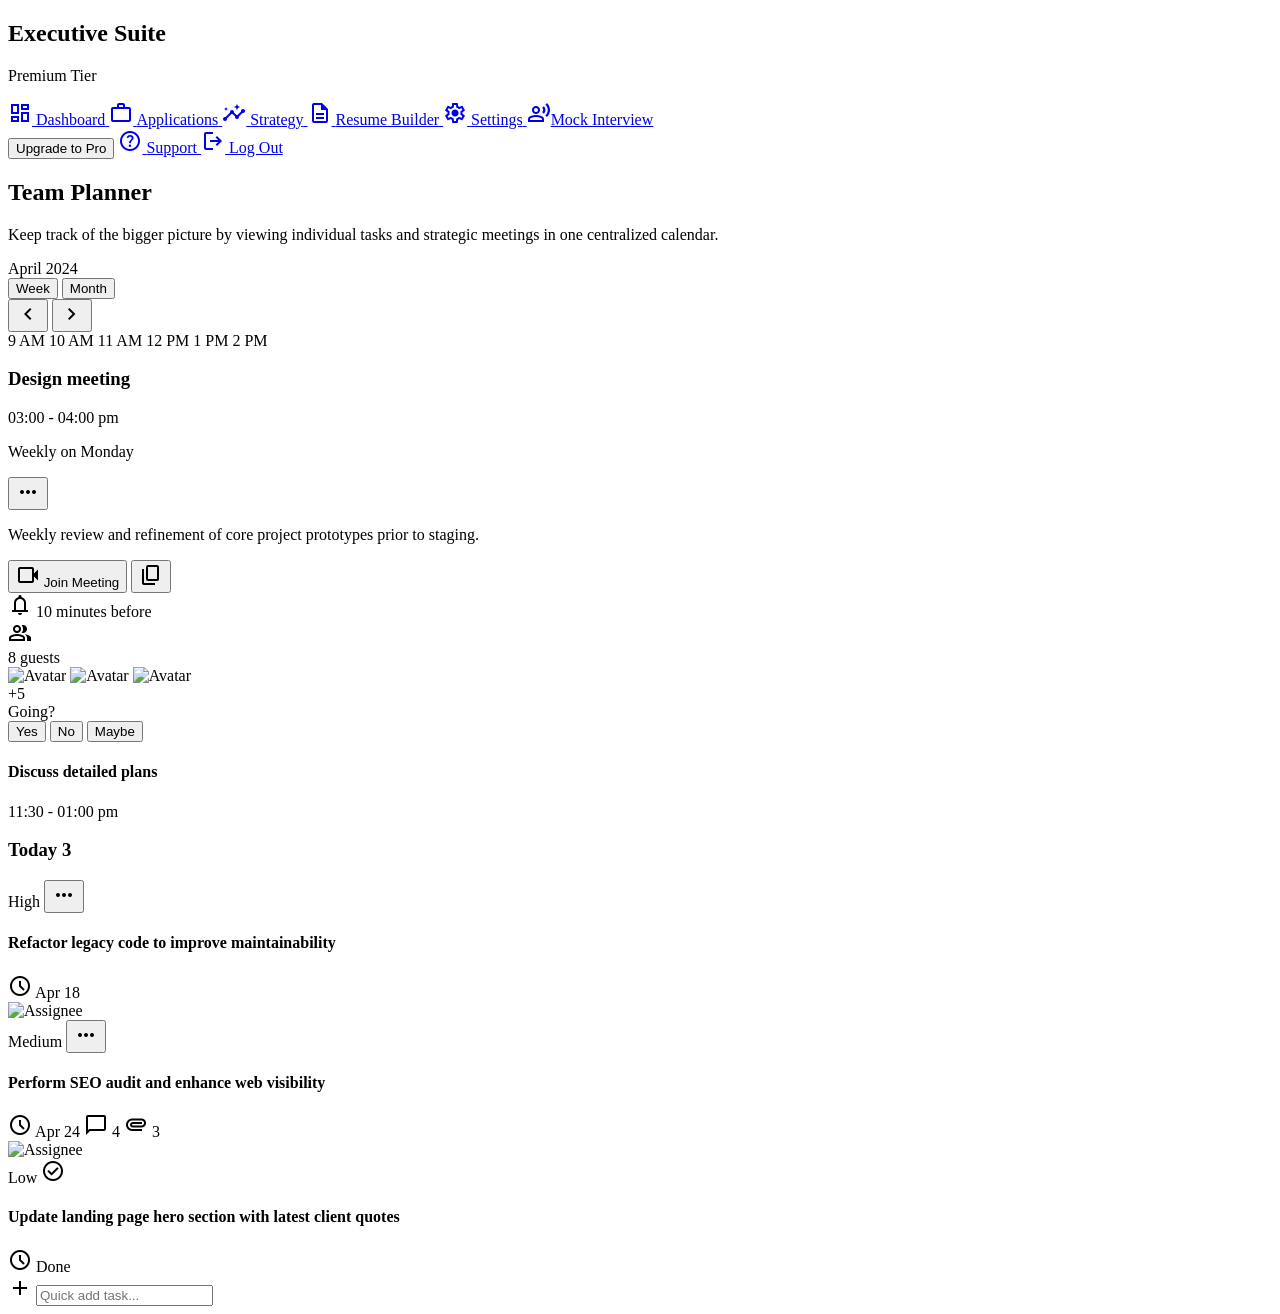
==== stitch_frontend/app/index.html @ 10932e8b "Initail frontend" ====
<!DOCTYPE html>

<html class="dark" lang="en"><head>
<meta charset="utf-8"/>
<meta content="width=device-width, initial-scale=1.0" name="viewport"/>
<title>CareerLaunch AI - Team Planner</title>
<script src="https://cdn.tailwindcss.com?plugins=forms,container-queries"></script>
<link href="https://fonts.googleapis.com/css2?family=Material+Symbols+Outlined:wght,FILL@100..700,0..1&amp;display=swap" rel="stylesheet"/>
<link href="https://fonts.googleapis.com/css2?family=Geist:wght@400;500;600;700;800&amp;display=swap" rel="stylesheet"/>
<style>
        .material-symbols-outlined {
            font-family: 'Material Symbols Outlined';
            font-weight: normal;
            font-style: normal;
            font-size: 24px;
            line-height: 1;
            letter-spacing: normal;
            text-transform: none;
            display: inline-block;
            white-space: nowrap;
            word-wrap: normal;
            direction: ltr;
            -webkit-font-smoothing: antialiased;
        }

        /* Subtle grid background for timeline area */
        .timeline-grid {
            background-size: 40px 40px;
            background-image: 
                linear-gradient(to right, rgba(255, 255, 255, 0.03) 1px, transparent 1px),
                linear-gradient(to bottom, rgba(255, 255, 255, 0.03) 1px, transparent 1px);
        }

        /* Panel inner top highlight */
        .panel-highlight {
            box-shadow: inset 0 1px 0 0 rgba(255, 255, 255, 0.05);
        }
    </style>
<script id="tailwind-config">
        tailwind.config = {
            darkMode: "class",
            theme: {
                extend: {
                    "colors": {
                        "on-surface": "#e5e2e1",
                        "surface-bright": "#3a3939",
                        "error": "#ffb4ab",
                        "on-secondary": "#2f3033",
                        "secondary-fixed": "#e3e2e6",
                        "on-tertiary": "#2f3131",
                        "secondary-container": "#46464a",
                        "on-primary": "#2f3131",
                        "inverse-on-surface": "#313030",
                        "primary-fixed": "#e2e2e2",
                        "error-container": "#93000a",
                        "secondary": "#c7c6ca",
                        "on-primary-fixed-variant": "#454747",
                        "on-background": "#e5e2e1",
                        "tertiary-container": "#e2e2e2",
                        "surface-dim": "#141313",
                        "primary-fixed-dim": "#c6c6c7",
                        "on-secondary-fixed-variant": "#46464a",
                        "tertiary-fixed": "#e2e2e2",
                        "surface-tint": "#c6c6c7",
                        "surface-container-highest": "#353434",
                        "on-surface-variant": "#c4c7c8",
                        "on-error-container": "#ffdad6",
                        "on-tertiary-fixed": "#1a1c1c",
                        "on-primary-fixed": "#1a1c1c",
                        "surface": "#141313",
                        "surface-variant": "#353434",
                        "inverse-primary": "#5d5f5f",
                        "surface-container": "#201f1f",
                        "outline": "#8e9192",
                        "on-secondary-container": "#b5b4b8",
                        "surface-container-low": "#1c1b1b",
                        "tertiary": "#ffffff",
                        "outline-variant": "#444748",
                        "surface-container-high": "#2a2a2a",
                        "inverse-surface": "#e5e2e1",
                        "tertiary-fixed-dim": "#c6c6c7",
                        "primary-container": "#e2e2e2",
                        "secondary-fixed-dim": "#c7c6ca",
                        "surface-container-lowest": "#0e0e0e",
                        "primary": "#ffffff",
                        "on-tertiary-fixed-variant": "#454747",
                        "on-tertiary-container": "#636565",
                        "on-primary-container": "#636565",
                        "on-error": "#690005",
                        "background": "#141313",
                        "on-secondary-fixed": "#1a1b1e"
                    },
                    "borderRadius": {
                        "DEFAULT": "0.25rem",
                        "lg": "0.5rem",
                        "xl": "0.75rem",
                        "full": "9999px"
                    },
                    "spacing": {
                        "stack-md": "16px",
                        "gutter": "24px",
                        "stack-lg": "32px",
                        "margin-page": "40px",
                        "panel-padding": "32px",
                        "stack-sm": "8px",
                        "container-max": "1280px"
                    },
                    "fontFamily": {
                        "headline-sm": ["Geist"],
                        "headline-md": ["Geist"],
                        "label-caps": ["Geist"],
                        "body-md": ["Geist"],
                        "headline-md-mobile": ["Geist"],
                        "body-lg": ["Geist"],
                        "display-lg": ["Geist"]
                    },
                    "fontSize": {
                        "headline-sm": ["24px", { "lineHeight": "1.3", "letterSpacing": "-0.01em", "fontWeight": "600" }],
                        "headline-md": ["32px", { "lineHeight": "1.2", "letterSpacing": "-0.02em", "fontWeight": "600" }],
                        "label-caps": ["12px", { "lineHeight": "1", "letterSpacing": "0.18em", "fontWeight": "500" }],
                        "body-md": ["16px", { "lineHeight": "1.5", "fontWeight": "400" }],
                        "headline-md-mobile": ["28px", { "lineHeight": "1.2", "fontWeight": "600" }],
                        "body-lg": ["18px", { "lineHeight": "1.6", "fontWeight": "400" }],
                        "display-lg": ["48px", { "lineHeight": "1.1", "letterSpacing": "-0.04em", "fontWeight": "600" }]
                    }
                }
            }
        }
    </script>
</head>
<body class="bg-background text-on-surface font-body-md antialiased overflow-hidden selection:bg-primary/20 selection:text-primary">
<div class="relative z-10 flex h-screen w-full max-w-[1600px] mx-auto">
<!-- SideNavBar Shared Component -->
<nav class="hidden md:flex flex-col h-full p-stack-md bg-surface-container-lowest border-r border-white/5 w-64 flex-shrink-0 z-20">
<!-- Brand -->
<div class="px-4 py-6 mb-stack-lg">
<h1 class="font-headline-sm text-headline-sm font-black text-primary tracking-tight">Executive Suite</h1>
<p class="font-label-caps text-label-caps text-on-surface-variant mt-2 uppercase tracking-widest">Premium Tier</p>
</div>
<!-- Navigation Links -->
<div class="flex flex-col gap-2 flex-grow">
<a class="flex items-center gap-3 text-on-surface-variant hover:text-primary px-4 py-3 hover:bg-white/5 transition-all rounded-lg group" href="team-planner.html">
<span class="material-symbols-outlined text-on-surface-variant group-hover:text-primary transition-colors" data-icon="dashboard">dashboard</span>
<span class="font-body-md text-body-md">Dashboard</span>
</a>
<a class="flex items-center gap-3 text-on-surface-variant hover:text-primary px-4 py-3 hover:bg-white/5 transition-all rounded-lg group" href="team-planner.html">
<span class="material-symbols-outlined text-on-surface-variant group-hover:text-primary transition-colors" data-icon="work_outline">work_outline</span>
<span class="font-body-md text-body-md">Applications</span>
</a>
<!-- Active Item: Strategy (Best semantic fit for Planner) -->
<a class="flex items-center gap-3 bg-white/10 text-primary rounded-lg px-4 py-3 transition-all shadow-[inset_0_1px_0_0_rgba(255,255,255,0.05)]" href="insights.html">
<span class="material-symbols-outlined text-primary" data-icon="Insights">insights</span>
<span class="font-body-md text-body-md font-medium">Strategy</span>
</a>
<a class="flex items-center gap-3 text-on-surface-variant hover:text-primary px-4 py-3 hover:bg-white/5 transition-all rounded-lg group" href="profile-auditor.html">
<span class="material-symbols-outlined text-on-surface-variant group-hover:text-primary transition-colors" data-icon="description">description</span>
<span class="font-body-md text-body-md">Resume Builder</span>
</a>
<a class="flex items-center gap-3 text-on-surface-variant hover:text-primary px-4 py-3 hover:bg-white/5 transition-all rounded-lg group" href="#">
<span class="material-symbols-outlined text-on-surface-variant group-hover:text-primary transition-colors" data-icon="settings">settings</span>
<span class="font-body-md text-body-md">Settings</span>
</a>
<a class="flex items-center gap-3 text-on-surface-variant hover:text-primary px-4 py-3 hover:bg-white/5 transition-all rounded-lg group" href="mock-interview.html"><span class="material-symbols-outlined text-on-surface-variant group-hover:text-primary transition-colors">record_voice_over</span><span class="font-body-md text-body-md">Mock Interview</span></a></div>
<!-- Footer Actions -->
<div class="mt-auto pt-6 border-t border-white/5 flex flex-col gap-2">
<button class="w-full py-3 mb-4 bg-primary text-on-primary rounded-lg font-body-md font-medium hover:bg-primary-fixed transition-colors">
                    Upgrade to Pro
                </button>
<a class="flex items-center gap-3 text-on-surface-variant hover:text-primary px-4 py-2 hover:bg-white/5 transition-all rounded-lg group" href="#">
<span class="material-symbols-outlined text-[20px]" data-icon="help_outline">help_outline</span>
<span class="font-body-md text-body-md text-sm">Support</span>
</a>
<a class="flex items-center gap-3 text-on-surface-variant hover:text-error px-4 py-2 hover:bg-error/10 transition-all rounded-lg group" href="#">
<span class="material-symbols-outlined text-[20px]" data-icon="logout">logout</span>
<span class="font-body-md text-body-md text-sm">Log Out</span>
</a>
</div>
</nav>
<!-- Main Canvas -->
<main class="flex-1 h-full overflow-y-auto overflow-x-hidden relative scroll-smooth bg-surface-container-low">
<div class="p-4 md:p-margin-page max-w-7xl mx-auto w-full min-h-full flex flex-col">
<!-- Page Header -->
<header class="mb-stack-lg flex flex-col md:flex-row md:items-end justify-between gap-4">
<div>
<h2 class="font-display-lg text-display-lg text-primary tracking-tight">Team Planner</h2>
<p class="font-body-lg text-body-lg text-on-surface-variant mt-2 max-w-2xl">Keep track of the bigger picture by viewing individual tasks and strategic meetings in one centralized calendar.</p>
</div>
</header>
<!-- Bento Grid Layout -->
<div class="grid grid-cols-1 lg:grid-cols-12 gap-gutter flex-grow">
<!-- Left Column: Timeline / Calendar View (Span 7) -->
<section class="lg:col-span-7 flex flex-col relative rounded-2xl border border-white/5 bg-surface/40 backdrop-blur-md overflow-hidden panel-highlight">
<!-- Header / Controls for Timeline -->
<div class="p-6 border-b border-white/5 flex justify-between items-center bg-surface-container-highest/30">
<div class="flex items-center gap-4">
<span class="font-headline-sm text-headline-sm text-primary">April 2024</span>
<div class="flex bg-surface-container-highest rounded-lg p-1 border border-white/5">
<button class="px-3 py-1 text-sm font-medium text-primary bg-white/10 rounded shadow-sm">Week</button>
<button class="px-3 py-1 text-sm font-medium text-on-surface-variant hover:text-primary transition-colors">Month</button>
</div>
</div>
<div class="flex gap-2">
<button class="p-2 rounded-full hover:bg-white/5 text-on-surface-variant transition-colors"><span class="material-symbols-outlined">chevron_left</span></button>
<button class="p-2 rounded-full hover:bg-white/5 text-on-surface-variant transition-colors"><span class="material-symbols-outlined">chevron_right</span></button>
</div>
</div>
<!-- Timeline Canvas Area -->
<div class="flex-grow relative timeline-grid min-h-[500px]">
<!-- Background Time Markers (Vertical lines logic) -->
<div class="absolute left-0 top-0 bottom-0 w-16 border-r border-white/5 flex flex-col text-on-surface-variant font-label-caps text-[10px] text-right pr-2 pt-6 gap-12 opacity-50">
<span>9 AM</span>
<span>10 AM</span>
<span>11 AM</span>
<span>12 PM</span>
<span>1 PM</span>
<span>2 PM</span>
</div>
<!-- Horizontal 'current time' line -->
<div class="absolute left-16 right-0 top-[35%] h-[1px] bg-error/30 z-0">
<div class="absolute -left-1 -top-1 w-2 h-2 rounded-full bg-error shadow-[0_0_8px_rgba(255,180,171,0.6)]"></div>
</div>
<!-- Floating Glassmorphic Meeting Card (Hero Element) -->
<div class="absolute left-24 top-16 w-80 bg-surface-container-high border border-white/10 rounded-xl p-5 shadow-lg transform transition-transform hover:-translate-y-1 cursor-pointer z-10 group panel-highlight">
<div class="flex justify-between items-start mb-3">
<div>
<h3 class="font-headline-sm text-lg text-primary leading-tight mb-1">Design meeting</h3>
<p class="font-body-md text-sm text-on-surface-variant">03:00 - 04:00 pm</p>
<p class="font-body-md text-xs text-on-surface-variant opacity-70">Weekly on Monday</p>
</div>
<button class="text-on-surface-variant opacity-0 group-hover:opacity-100 transition-opacity hover:text-primary"><span class="material-symbols-outlined text-[20px]">more_horiz</span></button>
</div>
<p class="font-body-md text-sm text-on-surface mb-5 leading-relaxed">Weekly review and refinement of core project prototypes prior to staging.</p>
<div class="flex items-center justify-between mb-5">
<button class="bg-primary/10 text-primary hover:bg-primary/20 border border-primary/20 px-4 py-1.5 rounded-full font-medium text-sm flex items-center gap-2 transition-colors">
<span class="material-symbols-outlined text-[16px]">videocam</span>
                                        Join Meeting
                                    </button>
<button class="p-2 rounded-full hover:bg-white/5 text-on-surface-variant transition-colors" title="Copy Link"><span class="material-symbols-outlined text-[18px]">content_copy</span></button>
</div>
<div class="space-y-3 border-t border-white/5 pt-4">
<div class="flex items-center gap-3 text-on-surface-variant text-sm">
<span class="material-symbols-outlined text-[18px]">notifications</span>
<span>10 minutes before</span>
</div>
<div class="flex items-center gap-3 text-on-surface-variant text-sm">
<span class="material-symbols-outlined text-[18px]">group</span>
<div class="flex items-center flex-grow">
<span>8 guests</span>
<div class="flex -space-x-2 ml-auto">
<img alt="Avatar" class="w-6 h-6 rounded-full border-2 border-surface-container-high data-alt='A professional headshot of a person in a minimalist modern office setting, soft cinematic lighting, neutral background, high contrast, sharp focus.'" src="https://lh3.googleusercontent.com/aida-public/[base64]"/>
<img alt="Avatar" class="w-6 h-6 rounded-full border-2 border-surface-container-high data-alt='A professional headshot of a person in a minimalist modern office setting, soft cinematic lighting, neutral background, high contrast, sharp focus.'" src="https://lh3.googleusercontent.com/aida-public/[base64]"/>
<img alt="Avatar" class="w-6 h-6 rounded-full border-2 border-surface-container-high data-alt='A professional headshot of a person in a minimalist modern office setting, soft cinematic lighting, neutral background, high contrast, sharp focus.'" src="https://lh3.googleusercontent.com/aida-public/[base64]"/>
<div class="w-6 h-6 rounded-full bg-surface-container-highest border-2 border-surface-container-high flex items-center justify-center text-[8px] font-bold text-on-surface-variant">+5</div>
</div>
</div>
</div>
</div>
<div class="mt-5 flex items-center justify-between border-t border-white/5 pt-4">
<span class="font-body-md text-sm text-on-surface-variant">Going?</span>
<div class="flex gap-2">
<button class="px-3 py-1 rounded-full border border-white/10 text-xs font-medium hover:bg-white/5 transition-colors bg-white/5 text-primary">Yes</button>
<button class="px-3 py-1 rounded-full border border-white/10 text-xs font-medium text-on-surface-variant hover:bg-white/5 transition-colors">No</button>
<button class="px-3 py-1 rounded-full border border-white/10 text-xs font-medium text-on-surface-variant hover:bg-white/5 transition-colors">Maybe</button>
</div>
</div>
</div>
<!-- Ghost Event Block (Contextual depth) -->
<div class="absolute left-1/2 top-[40%] w-64 bg-surface-container/40 border border-white/5 rounded-lg p-4 opacity-60 z-0">
<h4 class="font-headline-sm text-sm text-on-surface mb-1">Discuss detailed plans</h4>
<p class="text-xs text-on-surface-variant">11:30 - 01:00 pm</p>
</div>
</div>
</section>
<!-- Right Column: Task Planner (Span 5) -->
<section class="lg:col-span-5 flex flex-col h-full">
<!-- "Today" Panel Container -->
<div class="flex-grow bg-surface rounded-2xl border border-white/5 p-6 relative overflow-hidden flex flex-col shadow-lg panel-highlight">
<header class="flex justify-between items-center mb-6 relative z-10">
<h3 class="font-headline-md text-2xl text-primary flex items-center gap-3">
                                    Today
                                    <span class="px-2 py-0.5 rounded-full bg-surface-container-highest text-xs font-medium text-on-surface-variant border border-white/5">3</span>
</h3>
</header>
<!-- Task List -->
<div class="space-y-4 relative z-10 overflow-y-auto pr-2 custom-scrollbar">
<!-- Task Card 1 (High Priority) -->
<article class="bg-surface-container-low rounded-xl p-5 border border-white/5 hover:border-white/10 transition-colors group cursor-pointer relative shadow-[inset_0_1px_0_0_rgba(255,255,255,0.02)]">
<div class="flex justify-between items-start mb-3">
<span class="px-2.5 py-1 rounded bg-error/10 text-error font-label-caps text-[10px] uppercase tracking-wider font-semibold border border-error/20">High</span>
<button class="text-on-surface-variant opacity-0 group-hover:opacity-100 transition-opacity"><span class="material-symbols-outlined text-[18px]">more_horiz</span></button>
</div>
<h4 class="font-body-lg text-lg text-primary leading-snug mb-4">Refactor legacy code to improve maintainability</h4>
<div class="flex justify-between items-end mt-auto">
<div class="flex items-center gap-4 text-on-surface-variant text-sm">
<span class="flex items-center gap-1"><span class="material-symbols-outlined text-[16px]">schedule</span> Apr 18</span>
</div>
<img alt="Assignee" class="w-7 h-7 rounded-full border border-white/10 data-alt='A professional headshot of a person in a minimalist modern office setting, soft cinematic lighting, neutral background, high contrast, sharp focus.'" src="https://lh3.googleusercontent.com/aida-public/[base64]"/>
</div>
</article>
<!-- Task Card 2 (Medium Priority) -->
<article class="bg-surface-container-low rounded-xl p-5 border border-white/5 hover:border-white/10 transition-colors group cursor-pointer relative shadow-[inset_0_1px_0_0_rgba(255,255,255,0.02)]">
<div class="flex justify-between items-start mb-3">
<span class="px-2.5 py-1 rounded bg-amber-500/10 text-amber-400 font-label-caps text-[10px] uppercase tracking-wider font-semibold border border-amber-500/20">Medium</span>
<button class="text-on-surface-variant opacity-0 group-hover:opacity-100 transition-opacity"><span class="material-symbols-outlined text-[18px]">more_horiz</span></button>
</div>
<h4 class="font-body-lg text-lg text-primary leading-snug mb-4">Perform SEO audit and enhance web visibility</h4>
<div class="flex justify-between items-end mt-auto">
<div class="flex items-center gap-4 text-on-surface-variant text-sm">
<span class="flex items-center gap-1"><span class="material-symbols-outlined text-[16px]">schedule</span> Apr 24</span>
<span class="flex items-center gap-1"><span class="material-symbols-outlined text-[16px]">chat_bubble_outline</span> 4</span>
<span class="flex items-center gap-1"><span class="material-symbols-outlined text-[16px]">attachment</span> 3</span>
</div>
<img alt="Assignee" class="w-7 h-7 rounded-full border border-white/10 data-alt='A professional headshot of a person in a minimalist modern office setting, soft cinematic lighting, neutral background, high contrast, sharp focus.'" src="https://lh3.googleusercontent.com/aida-public/[base64]"/>
</div>
</article>
<!-- Task Card 3 (Completed / Dimmed state) -->
<article class="bg-surface-container-lowest rounded-xl p-5 border border-white/5 opacity-60 group relative shadow-[inset_0_1px_0_0_rgba(255,255,255,0.01)]">
<div class="absolute inset-0 bg-black/20 rounded-xl pointer-events-none"></div>
<div class="flex justify-between items-start mb-3 relative z-10">
<span class="px-2.5 py-1 rounded bg-white/5 text-on-surface-variant font-label-caps text-[10px] uppercase tracking-wider font-semibold border border-white/10">Low</span>
<span class="material-symbols-outlined text-primary text-[20px]">check_circle</span>
</div>
<h4 class="font-body-lg text-lg text-on-surface-variant line-through leading-snug mb-4 relative z-10">Update landing page hero section with latest client quotes</h4>
<div class="flex justify-between items-end mt-auto relative z-10">
<div class="flex items-center gap-4 text-on-surface-variant text-sm">
<span class="flex items-center gap-1"><span class="material-symbols-outlined text-[16px]">schedule</span> Done</span>
</div>
</div>
</article>
</div>
<!-- "Create New Task" Quick Input at bottom -->
<div class="mt-6 pt-4 border-t border-white/5 relative z-10">
<div class="bg-background/50 rounded-lg border border-white/5 p-1 flex items-center focus-within:border-primary/50 focus-within:bg-surface-container transition-all">
<span class="material-symbols-outlined text-on-surface-variant ml-2">add</span>
<input class="w-full bg-transparent border-none text-body-md text-primary placeholder:text-on-surface-variant/50 focus:ring-0" placeholder="Quick add task..." type="text"/>
</div>
</div>
</div>
</section>
</div>
</div>
</main>
</div>
<style>
        /* Custom scrollbar for task list to keep it clean */
        .custom-scrollbar::-webkit-scrollbar {
            width: 4px;
        }
        .custom-scrollbar::-webkit-scrollbar-track {
            background: transparent;
        }
        .custom-scrollbar::-webkit-scrollbar-thumb {
            background: rgba(255, 255, 255, 0.1);
            border-radius: 4px;
        }
        .custom-scrollbar::-webkit-scrollbar-thumb:hover {
            background: rgba(255, 255, 255, 0.2);
        }
    </style>
<script>
    document.addEventListener('keydown', function(e) {
        if ((e.ctrlKey || e.metaKey) && e.key === 'k') {
            e.preventDefault();
            window.location.href = 'command-palette.html';
        }
    });
    </script></body></html>
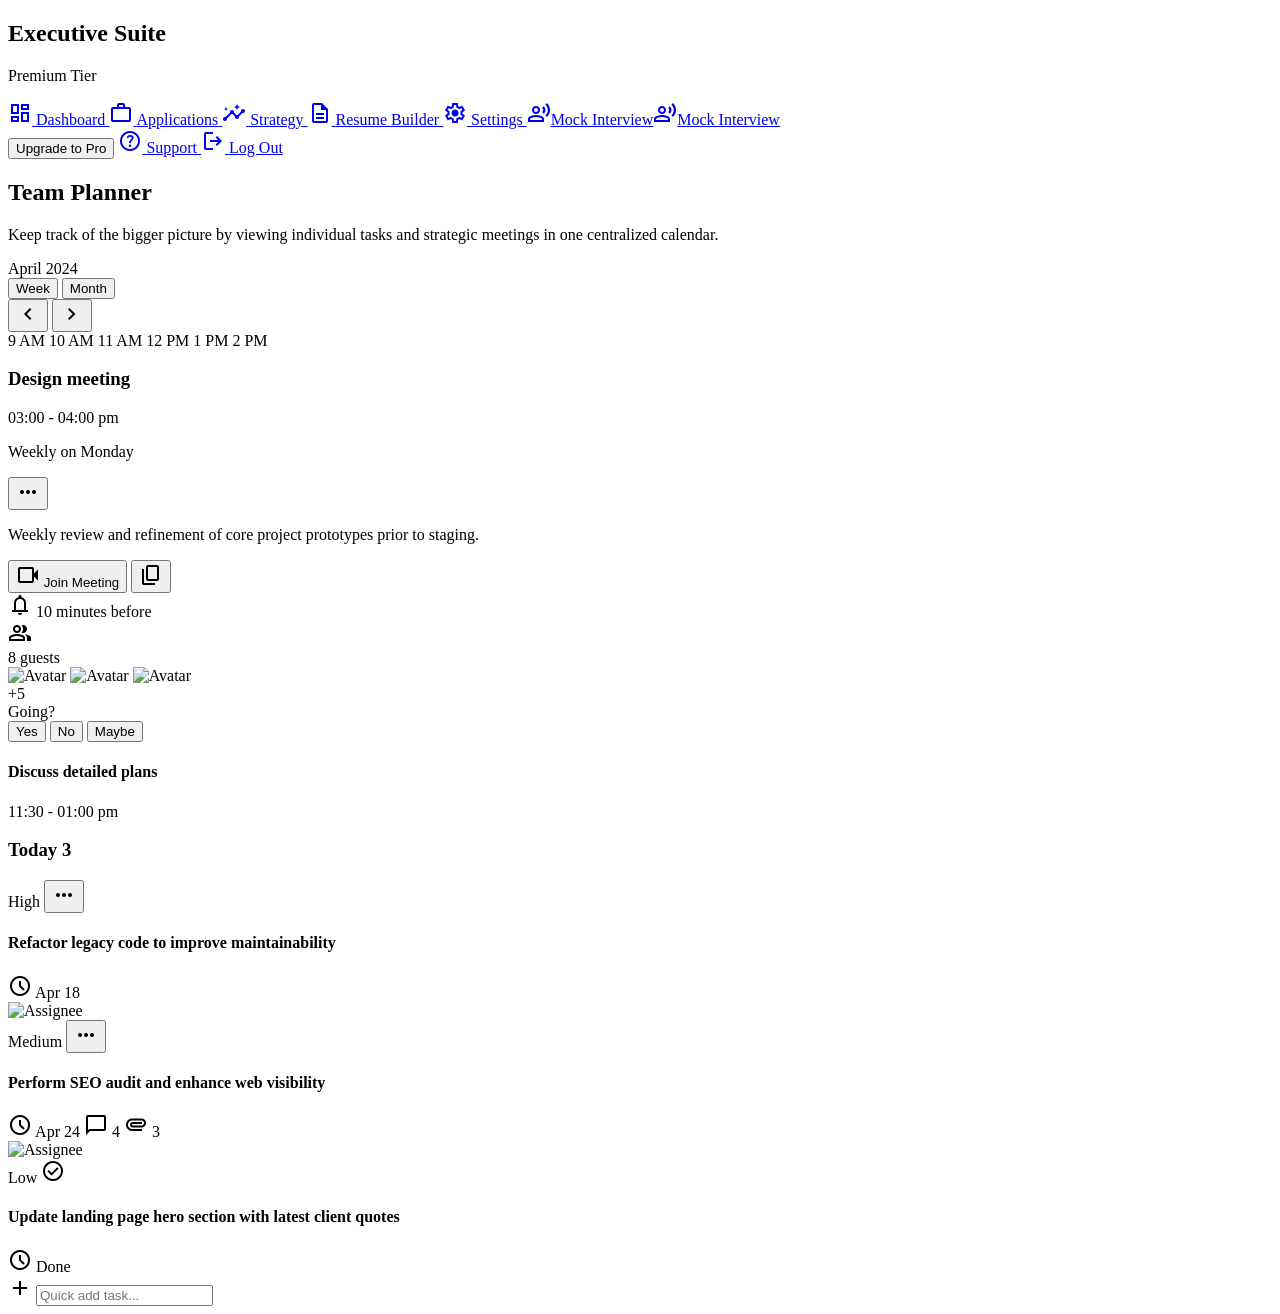
==== commit d4ebf38d: "feat(stitch): integrate client-side logic, FSM state gating, and Groq API intelligence - Implemented" ====
--- a/stitch_frontend/app/index.html
+++ b/stitch_frontend/app/index.html
@@ -160,7 +160,7 @@
 <span class="material-symbols-outlined text-on-surface-variant group-hover:text-primary transition-colors" data-icon="settings">settings</span>
 <span class="font-body-md text-body-md">Settings</span>
 </a>
-<a class="flex items-center gap-3 text-on-surface-variant hover:text-primary px-4 py-3 hover:bg-white/5 transition-all rounded-lg group" href="mock-interview.html"><span class="material-symbols-outlined text-on-surface-variant group-hover:text-primary transition-colors">record_voice_over</span><span class="font-body-md text-body-md">Mock Interview</span></a></div>
+<a class="flex items-center gap-3 text-on-surface-variant hover:text-primary px-4 py-3 hover:bg-white/5 transition-all rounded-lg group" href="mock-interview.html"><span class="material-symbols-outlined text-on-surface-variant group-hover:text-primary transition-colors">record_voice_over</span><span class="font-body-md text-body-md">Mock Interview</span></a><a class="flex items-center gap-3 text-on-surface-variant hover:text-primary px-4 py-3 hover:bg-white/5 transition-all rounded-lg group" href="mock-interview.html"><span class="material-symbols-outlined text-on-surface-variant group-hover:text-primary transition-colors">record_voice_over</span><span class="font-body-md text-body-md">Mock Interview</span></a></div>
 <!-- Footer Actions -->
 <div class="mt-auto pt-6 border-t border-white/5 flex flex-col gap-2">
 <button class="w-full py-3 mb-4 bg-primary text-on-primary rounded-lg font-body-md font-medium hover:bg-primary-fixed transition-colors">
@@ -364,4 +364,11 @@
             window.location.href = 'command-palette.html';
         }
     });
+    </script><script>
+    document.addEventListener('keydown', function(e) {
+        if ((e.ctrlKey || e.metaKey) && e.key === 'k') {
+            e.preventDefault();
+            window.location.href = 'command-palette.html';
+        }
+    });
     </script></body></html>
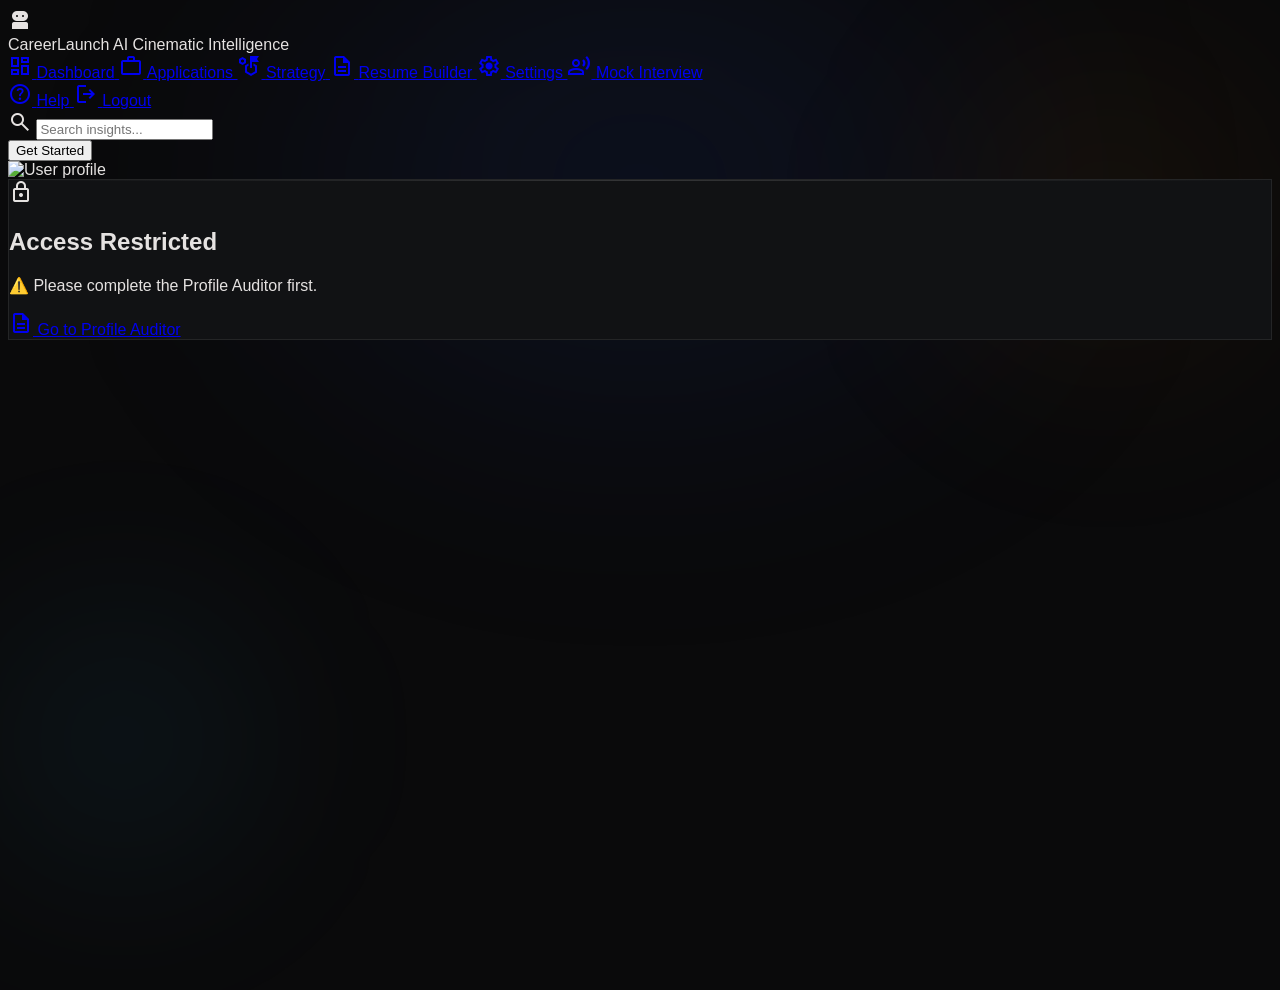
==== commit 98a59557: "refactor: update navigation links and enhance logout functionality - Swapped navigation links betwee" ====
--- a/stitch_frontend/app/index.html
+++ b/stitch_frontend/app/index.html
@@ -1,374 +1,13 @@
 <!DOCTYPE html>
-
-<html class="dark" lang="en"><head>
+<html lang="en">
+<head>
 <meta charset="utf-8"/>
 <meta content="width=device-width, initial-scale=1.0" name="viewport"/>
-<title>CareerLaunch AI - Team Planner</title>
-<script src="https://cdn.tailwindcss.com?plugins=forms,container-queries"></script>
-<link href="https://fonts.googleapis.com/css2?family=Material+Symbols+Outlined:wght,FILL@100..700,0..1&amp;display=swap" rel="stylesheet"/>
-<link href="https://fonts.googleapis.com/css2?family=Geist:wght@400;500;600;700;800&amp;display=swap" rel="stylesheet"/>
-<style>
-        .material-symbols-outlined {
-            font-family: 'Material Symbols Outlined';
-            font-weight: normal;
-            font-style: normal;
-            font-size: 24px;
-            line-height: 1;
-            letter-spacing: normal;
-            text-transform: none;
-            display: inline-block;
-            white-space: nowrap;
-            word-wrap: normal;
-            direction: ltr;
-            -webkit-font-smoothing: antialiased;
-        }
-
-        /* Subtle grid background for timeline area */
-        .timeline-grid {
-            background-size: 40px 40px;
-            background-image: 
-                linear-gradient(to right, rgba(255, 255, 255, 0.03) 1px, transparent 1px),
-                linear-gradient(to bottom, rgba(255, 255, 255, 0.03) 1px, transparent 1px);
-        }
-
-        /* Panel inner top highlight */
-        .panel-highlight {
-            box-shadow: inset 0 1px 0 0 rgba(255, 255, 255, 0.05);
-        }
-    </style>
-<script id="tailwind-config">
-        tailwind.config = {
-            darkMode: "class",
-            theme: {
-                extend: {
-                    "colors": {
-                        "on-surface": "#e5e2e1",
-                        "surface-bright": "#3a3939",
-                        "error": "#ffb4ab",
-                        "on-secondary": "#2f3033",
-                        "secondary-fixed": "#e3e2e6",
-                        "on-tertiary": "#2f3131",
-                        "secondary-container": "#46464a",
-                        "on-primary": "#2f3131",
-                        "inverse-on-surface": "#313030",
-                        "primary-fixed": "#e2e2e2",
-                        "error-container": "#93000a",
-                        "secondary": "#c7c6ca",
-                        "on-primary-fixed-variant": "#454747",
-                        "on-background": "#e5e2e1",
-                        "tertiary-container": "#e2e2e2",
-                        "surface-dim": "#141313",
-                        "primary-fixed-dim": "#c6c6c7",
-                        "on-secondary-fixed-variant": "#46464a",
-                        "tertiary-fixed": "#e2e2e2",
-                        "surface-tint": "#c6c6c7",
-                        "surface-container-highest": "#353434",
-                        "on-surface-variant": "#c4c7c8",
-                        "on-error-container": "#ffdad6",
-                        "on-tertiary-fixed": "#1a1c1c",
-                        "on-primary-fixed": "#1a1c1c",
-                        "surface": "#141313",
-                        "surface-variant": "#353434",
-                        "inverse-primary": "#5d5f5f",
-                        "surface-container": "#201f1f",
-                        "outline": "#8e9192",
-                        "on-secondary-container": "#b5b4b8",
-                        "surface-container-low": "#1c1b1b",
-                        "tertiary": "#ffffff",
-                        "outline-variant": "#444748",
-                        "surface-container-high": "#2a2a2a",
-                        "inverse-surface": "#e5e2e1",
-                        "tertiary-fixed-dim": "#c6c6c7",
-                        "primary-container": "#e2e2e2",
-                        "secondary-fixed-dim": "#c7c6ca",
-                        "surface-container-lowest": "#0e0e0e",
-                        "primary": "#ffffff",
-                        "on-tertiary-fixed-variant": "#454747",
-                        "on-tertiary-container": "#636565",
-                        "on-primary-container": "#636565",
-                        "on-error": "#690005",
-                        "background": "#141313",
-                        "on-secondary-fixed": "#1a1b1e"
-                    },
-                    "borderRadius": {
-                        "DEFAULT": "0.25rem",
-                        "lg": "0.5rem",
-                        "xl": "0.75rem",
-                        "full": "9999px"
-                    },
-                    "spacing": {
-                        "stack-md": "16px",
-                        "gutter": "24px",
-                        "stack-lg": "32px",
-                        "margin-page": "40px",
-                        "panel-padding": "32px",
-                        "stack-sm": "8px",
-                        "container-max": "1280px"
-                    },
-                    "fontFamily": {
-                        "headline-sm": ["Geist"],
-                        "headline-md": ["Geist"],
-                        "label-caps": ["Geist"],
-                        "body-md": ["Geist"],
-                        "headline-md-mobile": ["Geist"],
-                        "body-lg": ["Geist"],
-                        "display-lg": ["Geist"]
-                    },
-                    "fontSize": {
-                        "headline-sm": ["24px", { "lineHeight": "1.3", "letterSpacing": "-0.01em", "fontWeight": "600" }],
-                        "headline-md": ["32px", { "lineHeight": "1.2", "letterSpacing": "-0.02em", "fontWeight": "600" }],
-                        "label-caps": ["12px", { "lineHeight": "1", "letterSpacing": "0.18em", "fontWeight": "500" }],
-                        "body-md": ["16px", { "lineHeight": "1.5", "fontWeight": "400" }],
-                        "headline-md-mobile": ["28px", { "lineHeight": "1.2", "fontWeight": "600" }],
-                        "body-lg": ["18px", { "lineHeight": "1.6", "fontWeight": "400" }],
-                        "display-lg": ["48px", { "lineHeight": "1.1", "letterSpacing": "-0.04em", "fontWeight": "600" }]
-                    }
-                }
-            }
-        }
-    </script>
+<title>CareerLaunch AI — Dashboard</title>
+<meta http-equiv="refresh" content="0; url=insights.html"/>
+<script>window.location.replace('insights.html');</script>
 </head>
-<body class="bg-background text-on-surface font-body-md antialiased overflow-hidden selection:bg-primary/20 selection:text-primary">
-<div class="relative z-10 flex h-screen w-full max-w-[1600px] mx-auto">
-<!-- SideNavBar Shared Component -->
-<nav class="hidden md:flex flex-col h-full p-stack-md bg-surface-container-lowest border-r border-white/5 w-64 flex-shrink-0 z-20">
-<!-- Brand -->
-<div class="px-4 py-6 mb-stack-lg">
-<h1 class="font-headline-sm text-headline-sm font-black text-primary tracking-tight">Executive Suite</h1>
-<p class="font-label-caps text-label-caps text-on-surface-variant mt-2 uppercase tracking-widest">Premium Tier</p>
-</div>
-<!-- Navigation Links -->
-<div class="flex flex-col gap-2 flex-grow">
-<a class="flex items-center gap-3 text-on-surface-variant hover:text-primary px-4 py-3 hover:bg-white/5 transition-all rounded-lg group" href="team-planner.html">
-<span class="material-symbols-outlined text-on-surface-variant group-hover:text-primary transition-colors" data-icon="dashboard">dashboard</span>
-<span class="font-body-md text-body-md">Dashboard</span>
-</a>
-<a class="flex items-center gap-3 text-on-surface-variant hover:text-primary px-4 py-3 hover:bg-white/5 transition-all rounded-lg group" href="team-planner.html">
-<span class="material-symbols-outlined text-on-surface-variant group-hover:text-primary transition-colors" data-icon="work_outline">work_outline</span>
-<span class="font-body-md text-body-md">Applications</span>
-</a>
-<!-- Active Item: Strategy (Best semantic fit for Planner) -->
-<a class="flex items-center gap-3 bg-white/10 text-primary rounded-lg px-4 py-3 transition-all shadow-[inset_0_1px_0_0_rgba(255,255,255,0.05)]" href="insights.html">
-<span class="material-symbols-outlined text-primary" data-icon="Insights">insights</span>
-<span class="font-body-md text-body-md font-medium">Strategy</span>
-</a>
-<a class="flex items-center gap-3 text-on-surface-variant hover:text-primary px-4 py-3 hover:bg-white/5 transition-all rounded-lg group" href="profile-auditor.html">
-<span class="material-symbols-outlined text-on-surface-variant group-hover:text-primary transition-colors" data-icon="description">description</span>
-<span class="font-body-md text-body-md">Resume Builder</span>
-</a>
-<a class="flex items-center gap-3 text-on-surface-variant hover:text-primary px-4 py-3 hover:bg-white/5 transition-all rounded-lg group" href="#">
-<span class="material-symbols-outlined text-on-surface-variant group-hover:text-primary transition-colors" data-icon="settings">settings</span>
-<span class="font-body-md text-body-md">Settings</span>
-</a>
-<a class="flex items-center gap-3 text-on-surface-variant hover:text-primary px-4 py-3 hover:bg-white/5 transition-all rounded-lg group" href="mock-interview.html"><span class="material-symbols-outlined text-on-surface-variant group-hover:text-primary transition-colors">record_voice_over</span><span class="font-body-md text-body-md">Mock Interview</span></a><a class="flex items-center gap-3 text-on-surface-variant hover:text-primary px-4 py-3 hover:bg-white/5 transition-all rounded-lg group" href="mock-interview.html"><span class="material-symbols-outlined text-on-surface-variant group-hover:text-primary transition-colors">record_voice_over</span><span class="font-body-md text-body-md">Mock Interview</span></a></div>
-<!-- Footer Actions -->
-<div class="mt-auto pt-6 border-t border-white/5 flex flex-col gap-2">
-<button class="w-full py-3 mb-4 bg-primary text-on-primary rounded-lg font-body-md font-medium hover:bg-primary-fixed transition-colors">
-                    Upgrade to Pro
-                </button>
-<a class="flex items-center gap-3 text-on-surface-variant hover:text-primary px-4 py-2 hover:bg-white/5 transition-all rounded-lg group" href="#">
-<span class="material-symbols-outlined text-[20px]" data-icon="help_outline">help_outline</span>
-<span class="font-body-md text-body-md text-sm">Support</span>
-</a>
-<a class="flex items-center gap-3 text-on-surface-variant hover:text-error px-4 py-2 hover:bg-error/10 transition-all rounded-lg group" href="#">
-<span class="material-symbols-outlined text-[20px]" data-icon="logout">logout</span>
-<span class="font-body-md text-body-md text-sm">Log Out</span>
-</a>
-</div>
-</nav>
-<!-- Main Canvas -->
-<main class="flex-1 h-full overflow-y-auto overflow-x-hidden relative scroll-smooth bg-surface-container-low">
-<div class="p-4 md:p-margin-page max-w-7xl mx-auto w-full min-h-full flex flex-col">
-<!-- Page Header -->
-<header class="mb-stack-lg flex flex-col md:flex-row md:items-end justify-between gap-4">
-<div>
-<h2 class="font-display-lg text-display-lg text-primary tracking-tight">Team Planner</h2>
-<p class="font-body-lg text-body-lg text-on-surface-variant mt-2 max-w-2xl">Keep track of the bigger picture by viewing individual tasks and strategic meetings in one centralized calendar.</p>
-</div>
-</header>
-<!-- Bento Grid Layout -->
-<div class="grid grid-cols-1 lg:grid-cols-12 gap-gutter flex-grow">
-<!-- Left Column: Timeline / Calendar View (Span 7) -->
-<section class="lg:col-span-7 flex flex-col relative rounded-2xl border border-white/5 bg-surface/40 backdrop-blur-md overflow-hidden panel-highlight">
-<!-- Header / Controls for Timeline -->
-<div class="p-6 border-b border-white/5 flex justify-between items-center bg-surface-container-highest/30">
-<div class="flex items-center gap-4">
-<span class="font-headline-sm text-headline-sm text-primary">April 2024</span>
-<div class="flex bg-surface-container-highest rounded-lg p-1 border border-white/5">
-<button class="px-3 py-1 text-sm font-medium text-primary bg-white/10 rounded shadow-sm">Week</button>
-<button class="px-3 py-1 text-sm font-medium text-on-surface-variant hover:text-primary transition-colors">Month</button>
-</div>
-</div>
-<div class="flex gap-2">
-<button class="p-2 rounded-full hover:bg-white/5 text-on-surface-variant transition-colors"><span class="material-symbols-outlined">chevron_left</span></button>
-<button class="p-2 rounded-full hover:bg-white/5 text-on-surface-variant transition-colors"><span class="material-symbols-outlined">chevron_right</span></button>
-</div>
-</div>
-<!-- Timeline Canvas Area -->
-<div class="flex-grow relative timeline-grid min-h-[500px]">
-<!-- Background Time Markers (Vertical lines logic) -->
-<div class="absolute left-0 top-0 bottom-0 w-16 border-r border-white/5 flex flex-col text-on-surface-variant font-label-caps text-[10px] text-right pr-2 pt-6 gap-12 opacity-50">
-<span>9 AM</span>
-<span>10 AM</span>
-<span>11 AM</span>
-<span>12 PM</span>
-<span>1 PM</span>
-<span>2 PM</span>
-</div>
-<!-- Horizontal 'current time' line -->
-<div class="absolute left-16 right-0 top-[35%] h-[1px] bg-error/30 z-0">
-<div class="absolute -left-1 -top-1 w-2 h-2 rounded-full bg-error shadow-[0_0_8px_rgba(255,180,171,0.6)]"></div>
-</div>
-<!-- Floating Glassmorphic Meeting Card (Hero Element) -->
-<div class="absolute left-24 top-16 w-80 bg-surface-container-high border border-white/10 rounded-xl p-5 shadow-lg transform transition-transform hover:-translate-y-1 cursor-pointer z-10 group panel-highlight">
-<div class="flex justify-between items-start mb-3">
-<div>
-<h3 class="font-headline-sm text-lg text-primary leading-tight mb-1">Design meeting</h3>
-<p class="font-body-md text-sm text-on-surface-variant">03:00 - 04:00 pm</p>
-<p class="font-body-md text-xs text-on-surface-variant opacity-70">Weekly on Monday</p>
-</div>
-<button class="text-on-surface-variant opacity-0 group-hover:opacity-100 transition-opacity hover:text-primary"><span class="material-symbols-outlined text-[20px]">more_horiz</span></button>
-</div>
-<p class="font-body-md text-sm text-on-surface mb-5 leading-relaxed">Weekly review and refinement of core project prototypes prior to staging.</p>
-<div class="flex items-center justify-between mb-5">
-<button class="bg-primary/10 text-primary hover:bg-primary/20 border border-primary/20 px-4 py-1.5 rounded-full font-medium text-sm flex items-center gap-2 transition-colors">
-<span class="material-symbols-outlined text-[16px]">videocam</span>
-                                        Join Meeting
-                                    </button>
-<button class="p-2 rounded-full hover:bg-white/5 text-on-surface-variant transition-colors" title="Copy Link"><span class="material-symbols-outlined text-[18px]">content_copy</span></button>
-</div>
-<div class="space-y-3 border-t border-white/5 pt-4">
-<div class="flex items-center gap-3 text-on-surface-variant text-sm">
-<span class="material-symbols-outlined text-[18px]">notifications</span>
-<span>10 minutes before</span>
-</div>
-<div class="flex items-center gap-3 text-on-surface-variant text-sm">
-<span class="material-symbols-outlined text-[18px]">group</span>
-<div class="flex items-center flex-grow">
-<span>8 guests</span>
-<div class="flex -space-x-2 ml-auto">
-<img alt="Avatar" class="w-6 h-6 rounded-full border-2 border-surface-container-high data-alt='A professional headshot of a person in a minimalist modern office setting, soft cinematic lighting, neutral background, high contrast, sharp focus.'" src="https://lh3.googleusercontent.com/aida-public/[base64]"/>
-<img alt="Avatar" class="w-6 h-6 rounded-full border-2 border-surface-container-high data-alt='A professional headshot of a person in a minimalist modern office setting, soft cinematic lighting, neutral background, high contrast, sharp focus.'" src="https://lh3.googleusercontent.com/aida-public/[base64]"/>
-<img alt="Avatar" class="w-6 h-6 rounded-full border-2 border-surface-container-high data-alt='A professional headshot of a person in a minimalist modern office setting, soft cinematic lighting, neutral background, high contrast, sharp focus.'" src="https://lh3.googleusercontent.com/aida-public/[base64]"/>
-<div class="w-6 h-6 rounded-full bg-surface-container-highest border-2 border-surface-container-high flex items-center justify-center text-[8px] font-bold text-on-surface-variant">+5</div>
-</div>
-</div>
-</div>
-</div>
-<div class="mt-5 flex items-center justify-between border-t border-white/5 pt-4">
-<span class="font-body-md text-sm text-on-surface-variant">Going?</span>
-<div class="flex gap-2">
-<button class="px-3 py-1 rounded-full border border-white/10 text-xs font-medium hover:bg-white/5 transition-colors bg-white/5 text-primary">Yes</button>
-<button class="px-3 py-1 rounded-full border border-white/10 text-xs font-medium text-on-surface-variant hover:bg-white/5 transition-colors">No</button>
-<button class="px-3 py-1 rounded-full border border-white/10 text-xs font-medium text-on-surface-variant hover:bg-white/5 transition-colors">Maybe</button>
-</div>
-</div>
-</div>
-<!-- Ghost Event Block (Contextual depth) -->
-<div class="absolute left-1/2 top-[40%] w-64 bg-surface-container/40 border border-white/5 rounded-lg p-4 opacity-60 z-0">
-<h4 class="font-headline-sm text-sm text-on-surface mb-1">Discuss detailed plans</h4>
-<p class="text-xs text-on-surface-variant">11:30 - 01:00 pm</p>
-</div>
-</div>
-</section>
-<!-- Right Column: Task Planner (Span 5) -->
-<section class="lg:col-span-5 flex flex-col h-full">
-<!-- "Today" Panel Container -->
-<div class="flex-grow bg-surface rounded-2xl border border-white/5 p-6 relative overflow-hidden flex flex-col shadow-lg panel-highlight">
-<header class="flex justify-between items-center mb-6 relative z-10">
-<h3 class="font-headline-md text-2xl text-primary flex items-center gap-3">
-                                    Today
-                                    <span class="px-2 py-0.5 rounded-full bg-surface-container-highest text-xs font-medium text-on-surface-variant border border-white/5">3</span>
-</h3>
-</header>
-<!-- Task List -->
-<div class="space-y-4 relative z-10 overflow-y-auto pr-2 custom-scrollbar">
-<!-- Task Card 1 (High Priority) -->
-<article class="bg-surface-container-low rounded-xl p-5 border border-white/5 hover:border-white/10 transition-colors group cursor-pointer relative shadow-[inset_0_1px_0_0_rgba(255,255,255,0.02)]">
-<div class="flex justify-between items-start mb-3">
-<span class="px-2.5 py-1 rounded bg-error/10 text-error font-label-caps text-[10px] uppercase tracking-wider font-semibold border border-error/20">High</span>
-<button class="text-on-surface-variant opacity-0 group-hover:opacity-100 transition-opacity"><span class="material-symbols-outlined text-[18px]">more_horiz</span></button>
-</div>
-<h4 class="font-body-lg text-lg text-primary leading-snug mb-4">Refactor legacy code to improve maintainability</h4>
-<div class="flex justify-between items-end mt-auto">
-<div class="flex items-center gap-4 text-on-surface-variant text-sm">
-<span class="flex items-center gap-1"><span class="material-symbols-outlined text-[16px]">schedule</span> Apr 18</span>
-</div>
-<img alt="Assignee" class="w-7 h-7 rounded-full border border-white/10 data-alt='A professional headshot of a person in a minimalist modern office setting, soft cinematic lighting, neutral background, high contrast, sharp focus.'" src="https://lh3.googleusercontent.com/aida-public/[base64]"/>
-</div>
-</article>
-<!-- Task Card 2 (Medium Priority) -->
-<article class="bg-surface-container-low rounded-xl p-5 border border-white/5 hover:border-white/10 transition-colors group cursor-pointer relative shadow-[inset_0_1px_0_0_rgba(255,255,255,0.02)]">
-<div class="flex justify-between items-start mb-3">
-<span class="px-2.5 py-1 rounded bg-amber-500/10 text-amber-400 font-label-caps text-[10px] uppercase tracking-wider font-semibold border border-amber-500/20">Medium</span>
-<button class="text-on-surface-variant opacity-0 group-hover:opacity-100 transition-opacity"><span class="material-symbols-outlined text-[18px]">more_horiz</span></button>
-</div>
-<h4 class="font-body-lg text-lg text-primary leading-snug mb-4">Perform SEO audit and enhance web visibility</h4>
-<div class="flex justify-between items-end mt-auto">
-<div class="flex items-center gap-4 text-on-surface-variant text-sm">
-<span class="flex items-center gap-1"><span class="material-symbols-outlined text-[16px]">schedule</span> Apr 24</span>
-<span class="flex items-center gap-1"><span class="material-symbols-outlined text-[16px]">chat_bubble_outline</span> 4</span>
-<span class="flex items-center gap-1"><span class="material-symbols-outlined text-[16px]">attachment</span> 3</span>
-</div>
-<img alt="Assignee" class="w-7 h-7 rounded-full border border-white/10 data-alt='A professional headshot of a person in a minimalist modern office setting, soft cinematic lighting, neutral background, high contrast, sharp focus.'" src="https://lh3.googleusercontent.com/aida-public/[base64]"/>
-</div>
-</article>
-<!-- Task Card 3 (Completed / Dimmed state) -->
-<article class="bg-surface-container-lowest rounded-xl p-5 border border-white/5 opacity-60 group relative shadow-[inset_0_1px_0_0_rgba(255,255,255,0.01)]">
-<div class="absolute inset-0 bg-black/20 rounded-xl pointer-events-none"></div>
-<div class="flex justify-between items-start mb-3 relative z-10">
-<span class="px-2.5 py-1 rounded bg-white/5 text-on-surface-variant font-label-caps text-[10px] uppercase tracking-wider font-semibold border border-white/10">Low</span>
-<span class="material-symbols-outlined text-primary text-[20px]">check_circle</span>
-</div>
-<h4 class="font-body-lg text-lg text-on-surface-variant line-through leading-snug mb-4 relative z-10">Update landing page hero section with latest client quotes</h4>
-<div class="flex justify-between items-end mt-auto relative z-10">
-<div class="flex items-center gap-4 text-on-surface-variant text-sm">
-<span class="flex items-center gap-1"><span class="material-symbols-outlined text-[16px]">schedule</span> Done</span>
-</div>
-</div>
-</article>
-</div>
-<!-- "Create New Task" Quick Input at bottom -->
-<div class="mt-6 pt-4 border-t border-white/5 relative z-10">
-<div class="bg-background/50 rounded-lg border border-white/5 p-1 flex items-center focus-within:border-primary/50 focus-within:bg-surface-container transition-all">
-<span class="material-symbols-outlined text-on-surface-variant ml-2">add</span>
-<input class="w-full bg-transparent border-none text-body-md text-primary placeholder:text-on-surface-variant/50 focus:ring-0" placeholder="Quick add task..." type="text"/>
-</div>
-</div>
-</div>
-</section>
-</div>
-</div>
-</main>
-</div>
-<style>
-        /* Custom scrollbar for task list to keep it clean */
-        .custom-scrollbar::-webkit-scrollbar {
-            width: 4px;
-        }
-        .custom-scrollbar::-webkit-scrollbar-track {
-            background: transparent;
-        }
-        .custom-scrollbar::-webkit-scrollbar-thumb {
-            background: rgba(255, 255, 255, 0.1);
-            border-radius: 4px;
-        }
-        .custom-scrollbar::-webkit-scrollbar-thumb:hover {
-            background: rgba(255, 255, 255, 0.2);
-        }
-    </style>
-<script>
-    document.addEventListener('keydown', function(e) {
-        if ((e.ctrlKey || e.metaKey) && e.key === 'k') {
-            e.preventDefault();
-            window.location.href = 'command-palette.html';
-        }
-    });
-    </script><script>
-    document.addEventListener('keydown', function(e) {
-        if ((e.ctrlKey || e.metaKey) && e.key === 'k') {
-            e.preventDefault();
-            window.location.href = 'command-palette.html';
-        }
-    });
-    </script></body></html>+<body>
+<p>Redirecting to dashboard… <a href="insights.html">Continue to Dashboard</a></p>
+</body>
+</html>
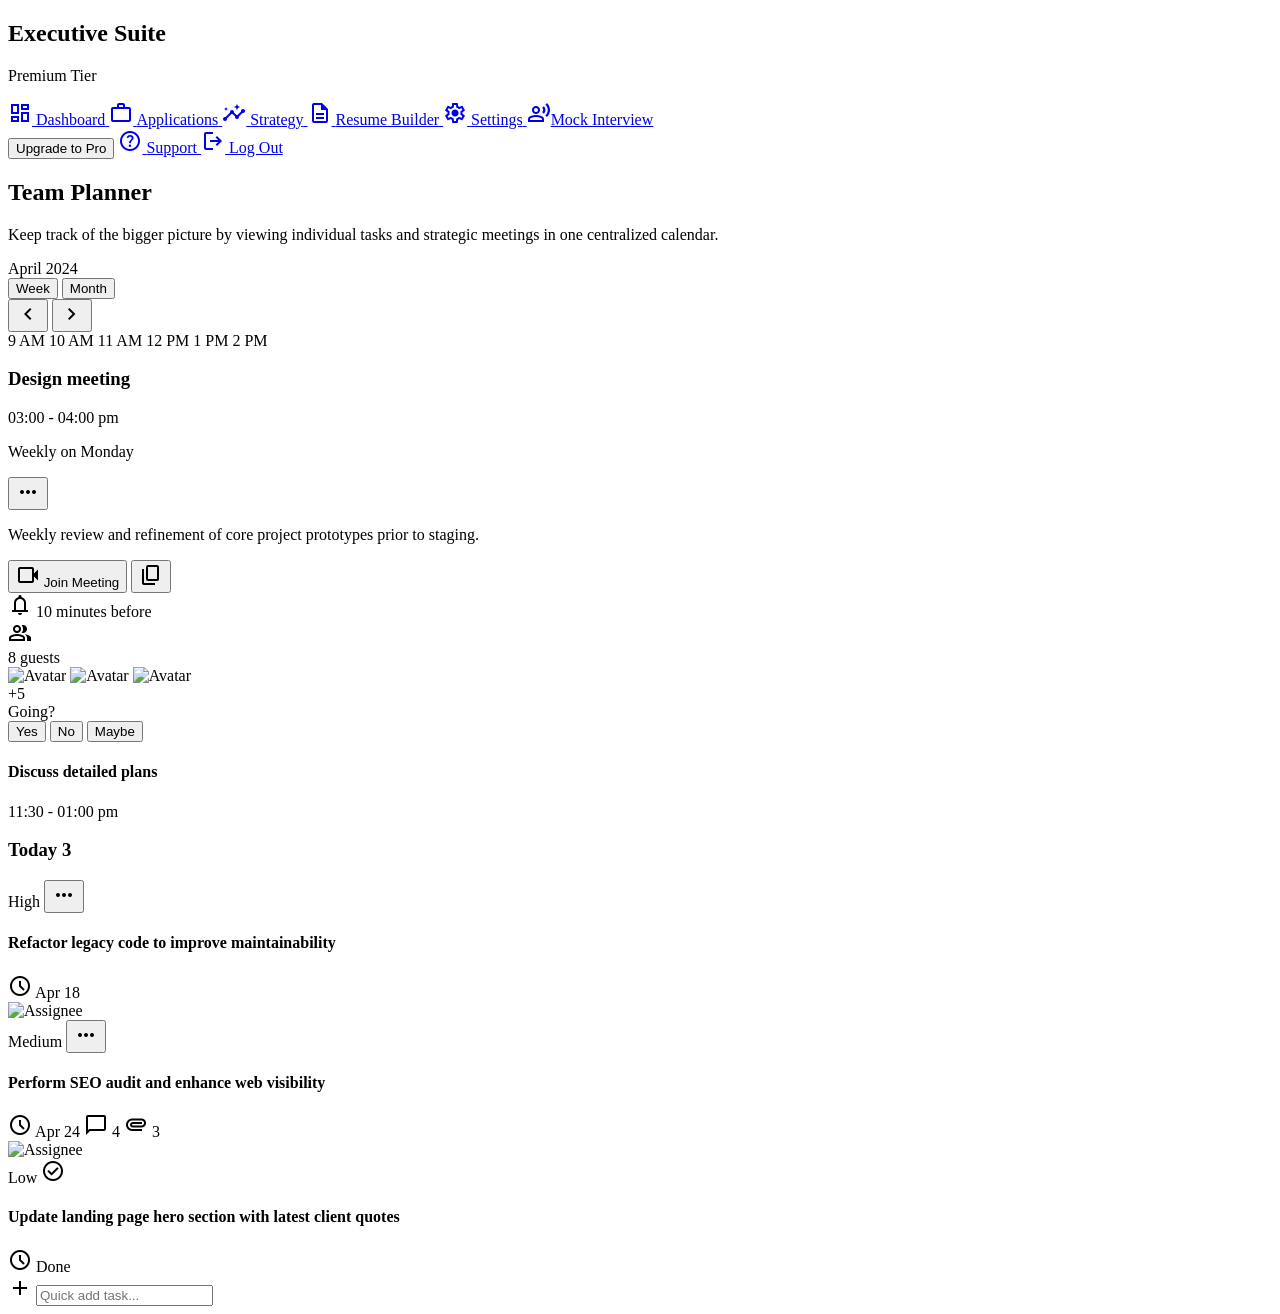
==== commit 511ac40f: "feat: integrate LinkedIn Profile Auditor Agent, FSM sync, and local PDF scorecard downloads" ====
--- a/stitch_frontend/app/index.html
+++ b/stitch_frontend/app/index.html
@@ -1,13 +1,367 @@
 <!DOCTYPE html>
-<html lang="en">
-<head>
+
+<html class="dark" lang="en"><head>
 <meta charset="utf-8"/>
 <meta content="width=device-width, initial-scale=1.0" name="viewport"/>
-<title>CareerLaunch AI — Dashboard</title>
-<meta http-equiv="refresh" content="0; url=insights.html"/>
-<script>window.location.replace('insights.html');</script>
+<title>CareerLaunch AI - Team Planner</title>
+<script src="https://cdn.tailwindcss.com?plugins=forms,container-queries"></script>
+<link href="https://fonts.googleapis.com/css2?family=Material+Symbols+Outlined:wght,FILL@100..700,0..1&amp;display=swap" rel="stylesheet"/>
+<link href="https://fonts.googleapis.com/css2?family=Geist:wght@400;500;600;700;800&amp;display=swap" rel="stylesheet"/>
+<style>
+        .material-symbols-outlined {
+            font-family: 'Material Symbols Outlined';
+            font-weight: normal;
+            font-style: normal;
+            font-size: 24px;
+            line-height: 1;
+            letter-spacing: normal;
+            text-transform: none;
+            display: inline-block;
+            white-space: nowrap;
+            word-wrap: normal;
+            direction: ltr;
+            -webkit-font-smoothing: antialiased;
+        }
+
+        /* Subtle grid background for timeline area */
+        .timeline-grid {
+            background-size: 40px 40px;
+            background-image: 
+                linear-gradient(to right, rgba(255, 255, 255, 0.03) 1px, transparent 1px),
+                linear-gradient(to bottom, rgba(255, 255, 255, 0.03) 1px, transparent 1px);
+        }
+
+        /* Panel inner top highlight */
+        .panel-highlight {
+            box-shadow: inset 0 1px 0 0 rgba(255, 255, 255, 0.05);
+        }
+    </style>
+<script id="tailwind-config">
+        tailwind.config = {
+            darkMode: "class",
+            theme: {
+                extend: {
+                    "colors": {
+                        "on-surface": "#e5e2e1",
+                        "surface-bright": "#3a3939",
+                        "error": "#ffb4ab",
+                        "on-secondary": "#2f3033",
+                        "secondary-fixed": "#e3e2e6",
+                        "on-tertiary": "#2f3131",
+                        "secondary-container": "#46464a",
+                        "on-primary": "#2f3131",
+                        "inverse-on-surface": "#313030",
+                        "primary-fixed": "#e2e2e2",
+                        "error-container": "#93000a",
+                        "secondary": "#c7c6ca",
+                        "on-primary-fixed-variant": "#454747",
+                        "on-background": "#e5e2e1",
+                        "tertiary-container": "#e2e2e2",
+                        "surface-dim": "#141313",
+                        "primary-fixed-dim": "#c6c6c7",
+                        "on-secondary-fixed-variant": "#46464a",
+                        "tertiary-fixed": "#e2e2e2",
+                        "surface-tint": "#c6c6c7",
+                        "surface-container-highest": "#353434",
+                        "on-surface-variant": "#c4c7c8",
+                        "on-error-container": "#ffdad6",
+                        "on-tertiary-fixed": "#1a1c1c",
+                        "on-primary-fixed": "#1a1c1c",
+                        "surface": "#141313",
+                        "surface-variant": "#353434",
+                        "inverse-primary": "#5d5f5f",
+                        "surface-container": "#201f1f",
+                        "outline": "#8e9192",
+                        "on-secondary-container": "#b5b4b8",
+                        "surface-container-low": "#1c1b1b",
+                        "tertiary": "#ffffff",
+                        "outline-variant": "#444748",
+                        "surface-container-high": "#2a2a2a",
+                        "inverse-surface": "#e5e2e1",
+                        "tertiary-fixed-dim": "#c6c6c7",
+                        "primary-container": "#e2e2e2",
+                        "secondary-fixed-dim": "#c7c6ca",
+                        "surface-container-lowest": "#0e0e0e",
+                        "primary": "#ffffff",
+                        "on-tertiary-fixed-variant": "#454747",
+                        "on-tertiary-container": "#636565",
+                        "on-primary-container": "#636565",
+                        "on-error": "#690005",
+                        "background": "#141313",
+                        "on-secondary-fixed": "#1a1b1e"
+                    },
+                    "borderRadius": {
+                        "DEFAULT": "0.25rem",
+                        "lg": "0.5rem",
+                        "xl": "0.75rem",
+                        "full": "9999px"
+                    },
+                    "spacing": {
+                        "stack-md": "16px",
+                        "gutter": "24px",
+                        "stack-lg": "32px",
+                        "margin-page": "40px",
+                        "panel-padding": "32px",
+                        "stack-sm": "8px",
+                        "container-max": "1280px"
+                    },
+                    "fontFamily": {
+                        "headline-sm": ["Geist"],
+                        "headline-md": ["Geist"],
+                        "label-caps": ["Geist"],
+                        "body-md": ["Geist"],
+                        "headline-md-mobile": ["Geist"],
+                        "body-lg": ["Geist"],
+                        "display-lg": ["Geist"]
+                    },
+                    "fontSize": {
+                        "headline-sm": ["24px", { "lineHeight": "1.3", "letterSpacing": "-0.01em", "fontWeight": "600" }],
+                        "headline-md": ["32px", { "lineHeight": "1.2", "letterSpacing": "-0.02em", "fontWeight": "600" }],
+                        "label-caps": ["12px", { "lineHeight": "1", "letterSpacing": "0.18em", "fontWeight": "500" }],
+                        "body-md": ["16px", { "lineHeight": "1.5", "fontWeight": "400" }],
+                        "headline-md-mobile": ["28px", { "lineHeight": "1.2", "fontWeight": "600" }],
+                        "body-lg": ["18px", { "lineHeight": "1.6", "fontWeight": "400" }],
+                        "display-lg": ["48px", { "lineHeight": "1.1", "letterSpacing": "-0.04em", "fontWeight": "600" }]
+                    }
+                }
+            }
+        }
+    </script>
 </head>
-<body>
-<p>Redirecting to dashboard… <a href="insights.html">Continue to Dashboard</a></p>
-</body>
-</html>
+<body class="bg-background text-on-surface font-body-md antialiased overflow-hidden selection:bg-primary/20 selection:text-primary">
+<div class="relative z-10 flex h-screen w-full max-w-[1600px] mx-auto">
+<!-- SideNavBar Shared Component -->
+<nav class="hidden md:flex flex-col h-full p-stack-md bg-surface-container-lowest border-r border-white/5 w-64 flex-shrink-0 z-20">
+<!-- Brand -->
+<div class="px-4 py-6 mb-stack-lg">
+<h1 class="font-headline-sm text-headline-sm font-black text-primary tracking-tight">Executive Suite</h1>
+<p class="font-label-caps text-label-caps text-on-surface-variant mt-2 uppercase tracking-widest">Premium Tier</p>
+</div>
+<!-- Navigation Links -->
+<div class="flex flex-col gap-2 flex-grow">
+<a class="flex items-center gap-3 text-on-surface-variant hover:text-primary px-4 py-3 hover:bg-white/5 transition-all rounded-lg group" href="team-planner.html">
+<span class="material-symbols-outlined text-on-surface-variant group-hover:text-primary transition-colors" data-icon="dashboard">dashboard</span>
+<span class="font-body-md text-body-md">Dashboard</span>
+</a>
+<a class="flex items-center gap-3 text-on-surface-variant hover:text-primary px-4 py-3 hover:bg-white/5 transition-all rounded-lg group" href="team-planner.html">
+<span class="material-symbols-outlined text-on-surface-variant group-hover:text-primary transition-colors" data-icon="work_outline">work_outline</span>
+<span class="font-body-md text-body-md">Applications</span>
+</a>
+<!-- Active Item: Strategy (Best semantic fit for Planner) -->
+<a class="flex items-center gap-3 bg-white/10 text-primary rounded-lg px-4 py-3 transition-all shadow-[inset_0_1px_0_0_rgba(255,255,255,0.05)]" href="insights.html">
+<span class="material-symbols-outlined text-primary" data-icon="Insights">insights</span>
+<span class="font-body-md text-body-md font-medium">Strategy</span>
+</a>
+<a class="flex items-center gap-3 text-on-surface-variant hover:text-primary px-4 py-3 hover:bg-white/5 transition-all rounded-lg group" href="profile-auditor.html">
+<span class="material-symbols-outlined text-on-surface-variant group-hover:text-primary transition-colors" data-icon="description">description</span>
+<span class="font-body-md text-body-md">Resume Builder</span>
+</a>
+<a class="flex items-center gap-3 text-on-surface-variant hover:text-primary px-4 py-3 hover:bg-white/5 transition-all rounded-lg group" href="#">
+<span class="material-symbols-outlined text-on-surface-variant group-hover:text-primary transition-colors" data-icon="settings">settings</span>
+<span class="font-body-md text-body-md">Settings</span>
+</a>
+<a class="flex items-center gap-3 text-on-surface-variant hover:text-primary px-4 py-3 hover:bg-white/5 transition-all rounded-lg group" href="mock-interview.html"><span class="material-symbols-outlined text-on-surface-variant group-hover:text-primary transition-colors">record_voice_over</span><span class="font-body-md text-body-md">Mock Interview</span></a></div>
+<!-- Footer Actions -->
+<div class="mt-auto pt-6 border-t border-white/5 flex flex-col gap-2">
+<button class="w-full py-3 mb-4 bg-primary text-on-primary rounded-lg font-body-md font-medium hover:bg-primary-fixed transition-colors">
+                    Upgrade to Pro
+                </button>
+<a class="flex items-center gap-3 text-on-surface-variant hover:text-primary px-4 py-2 hover:bg-white/5 transition-all rounded-lg group" href="#">
+<span class="material-symbols-outlined text-[20px]" data-icon="help_outline">help_outline</span>
+<span class="font-body-md text-body-md text-sm">Support</span>
+</a>
+<a class="flex items-center gap-3 text-on-surface-variant hover:text-error px-4 py-2 hover:bg-error/10 transition-all rounded-lg group" href="#">
+<span class="material-symbols-outlined text-[20px]" data-icon="logout">logout</span>
+<span class="font-body-md text-body-md text-sm">Log Out</span>
+</a>
+</div>
+</nav>
+<!-- Main Canvas -->
+<main class="flex-1 h-full overflow-y-auto overflow-x-hidden relative scroll-smooth bg-surface-container-low">
+<div class="p-4 md:p-margin-page max-w-7xl mx-auto w-full min-h-full flex flex-col">
+<!-- Page Header -->
+<header class="mb-stack-lg flex flex-col md:flex-row md:items-end justify-between gap-4">
+<div>
+<h2 class="font-display-lg text-display-lg text-primary tracking-tight">Team Planner</h2>
+<p class="font-body-lg text-body-lg text-on-surface-variant mt-2 max-w-2xl">Keep track of the bigger picture by viewing individual tasks and strategic meetings in one centralized calendar.</p>
+</div>
+</header>
+<!-- Bento Grid Layout -->
+<div class="grid grid-cols-1 lg:grid-cols-12 gap-gutter flex-grow">
+<!-- Left Column: Timeline / Calendar View (Span 7) -->
+<section class="lg:col-span-7 flex flex-col relative rounded-2xl border border-white/5 bg-surface/40 backdrop-blur-md overflow-hidden panel-highlight">
+<!-- Header / Controls for Timeline -->
+<div class="p-6 border-b border-white/5 flex justify-between items-center bg-surface-container-highest/30">
+<div class="flex items-center gap-4">
+<span class="font-headline-sm text-headline-sm text-primary">April 2024</span>
+<div class="flex bg-surface-container-highest rounded-lg p-1 border border-white/5">
+<button class="px-3 py-1 text-sm font-medium text-primary bg-white/10 rounded shadow-sm">Week</button>
+<button class="px-3 py-1 text-sm font-medium text-on-surface-variant hover:text-primary transition-colors">Month</button>
+</div>
+</div>
+<div class="flex gap-2">
+<button class="p-2 rounded-full hover:bg-white/5 text-on-surface-variant transition-colors"><span class="material-symbols-outlined">chevron_left</span></button>
+<button class="p-2 rounded-full hover:bg-white/5 text-on-surface-variant transition-colors"><span class="material-symbols-outlined">chevron_right</span></button>
+</div>
+</div>
+<!-- Timeline Canvas Area -->
+<div class="flex-grow relative timeline-grid min-h-[500px]">
+<!-- Background Time Markers (Vertical lines logic) -->
+<div class="absolute left-0 top-0 bottom-0 w-16 border-r border-white/5 flex flex-col text-on-surface-variant font-label-caps text-[10px] text-right pr-2 pt-6 gap-12 opacity-50">
+<span>9 AM</span>
+<span>10 AM</span>
+<span>11 AM</span>
+<span>12 PM</span>
+<span>1 PM</span>
+<span>2 PM</span>
+</div>
+<!-- Horizontal 'current time' line -->
+<div class="absolute left-16 right-0 top-[35%] h-[1px] bg-error/30 z-0">
+<div class="absolute -left-1 -top-1 w-2 h-2 rounded-full bg-error shadow-[0_0_8px_rgba(255,180,171,0.6)]"></div>
+</div>
+<!-- Floating Glassmorphic Meeting Card (Hero Element) -->
+<div class="absolute left-24 top-16 w-80 bg-surface-container-high border border-white/10 rounded-xl p-5 shadow-lg transform transition-transform hover:-translate-y-1 cursor-pointer z-10 group panel-highlight">
+<div class="flex justify-between items-start mb-3">
+<div>
+<h3 class="font-headline-sm text-lg text-primary leading-tight mb-1">Design meeting</h3>
+<p class="font-body-md text-sm text-on-surface-variant">03:00 - 04:00 pm</p>
+<p class="font-body-md text-xs text-on-surface-variant opacity-70">Weekly on Monday</p>
+</div>
+<button class="text-on-surface-variant opacity-0 group-hover:opacity-100 transition-opacity hover:text-primary"><span class="material-symbols-outlined text-[20px]">more_horiz</span></button>
+</div>
+<p class="font-body-md text-sm text-on-surface mb-5 leading-relaxed">Weekly review and refinement of core project prototypes prior to staging.</p>
+<div class="flex items-center justify-between mb-5">
+<button class="bg-primary/10 text-primary hover:bg-primary/20 border border-primary/20 px-4 py-1.5 rounded-full font-medium text-sm flex items-center gap-2 transition-colors">
+<span class="material-symbols-outlined text-[16px]">videocam</span>
+                                        Join Meeting
+                                    </button>
+<button class="p-2 rounded-full hover:bg-white/5 text-on-surface-variant transition-colors" title="Copy Link"><span class="material-symbols-outlined text-[18px]">content_copy</span></button>
+</div>
+<div class="space-y-3 border-t border-white/5 pt-4">
+<div class="flex items-center gap-3 text-on-surface-variant text-sm">
+<span class="material-symbols-outlined text-[18px]">notifications</span>
+<span>10 minutes before</span>
+</div>
+<div class="flex items-center gap-3 text-on-surface-variant text-sm">
+<span class="material-symbols-outlined text-[18px]">group</span>
+<div class="flex items-center flex-grow">
+<span>8 guests</span>
+<div class="flex -space-x-2 ml-auto">
+<img alt="Avatar" class="w-6 h-6 rounded-full border-2 border-surface-container-high data-alt='A professional headshot of a person in a minimalist modern office setting, soft cinematic lighting, neutral background, high contrast, sharp focus.'" src="https://lh3.googleusercontent.com/aida-public/[base64]"/>
+<img alt="Avatar" class="w-6 h-6 rounded-full border-2 border-surface-container-high data-alt='A professional headshot of a person in a minimalist modern office setting, soft cinematic lighting, neutral background, high contrast, sharp focus.'" src="https://lh3.googleusercontent.com/aida-public/[base64]"/>
+<img alt="Avatar" class="w-6 h-6 rounded-full border-2 border-surface-container-high data-alt='A professional headshot of a person in a minimalist modern office setting, soft cinematic lighting, neutral background, high contrast, sharp focus.'" src="https://lh3.googleusercontent.com/aida-public/[base64]"/>
+<div class="w-6 h-6 rounded-full bg-surface-container-highest border-2 border-surface-container-high flex items-center justify-center text-[8px] font-bold text-on-surface-variant">+5</div>
+</div>
+</div>
+</div>
+</div>
+<div class="mt-5 flex items-center justify-between border-t border-white/5 pt-4">
+<span class="font-body-md text-sm text-on-surface-variant">Going?</span>
+<div class="flex gap-2">
+<button class="px-3 py-1 rounded-full border border-white/10 text-xs font-medium hover:bg-white/5 transition-colors bg-white/5 text-primary">Yes</button>
+<button class="px-3 py-1 rounded-full border border-white/10 text-xs font-medium text-on-surface-variant hover:bg-white/5 transition-colors">No</button>
+<button class="px-3 py-1 rounded-full border border-white/10 text-xs font-medium text-on-surface-variant hover:bg-white/5 transition-colors">Maybe</button>
+</div>
+</div>
+</div>
+<!-- Ghost Event Block (Contextual depth) -->
+<div class="absolute left-1/2 top-[40%] w-64 bg-surface-container/40 border border-white/5 rounded-lg p-4 opacity-60 z-0">
+<h4 class="font-headline-sm text-sm text-on-surface mb-1">Discuss detailed plans</h4>
+<p class="text-xs text-on-surface-variant">11:30 - 01:00 pm</p>
+</div>
+</div>
+</section>
+<!-- Right Column: Task Planner (Span 5) -->
+<section class="lg:col-span-5 flex flex-col h-full">
+<!-- "Today" Panel Container -->
+<div class="flex-grow bg-surface rounded-2xl border border-white/5 p-6 relative overflow-hidden flex flex-col shadow-lg panel-highlight">
+<header class="flex justify-between items-center mb-6 relative z-10">
+<h3 class="font-headline-md text-2xl text-primary flex items-center gap-3">
+                                    Today
+                                    <span class="px-2 py-0.5 rounded-full bg-surface-container-highest text-xs font-medium text-on-surface-variant border border-white/5">3</span>
+</h3>
+</header>
+<!-- Task List -->
+<div class="space-y-4 relative z-10 overflow-y-auto pr-2 custom-scrollbar">
+<!-- Task Card 1 (High Priority) -->
+<article class="bg-surface-container-low rounded-xl p-5 border border-white/5 hover:border-white/10 transition-colors group cursor-pointer relative shadow-[inset_0_1px_0_0_rgba(255,255,255,0.02)]">
+<div class="flex justify-between items-start mb-3">
+<span class="px-2.5 py-1 rounded bg-error/10 text-error font-label-caps text-[10px] uppercase tracking-wider font-semibold border border-error/20">High</span>
+<button class="text-on-surface-variant opacity-0 group-hover:opacity-100 transition-opacity"><span class="material-symbols-outlined text-[18px]">more_horiz</span></button>
+</div>
+<h4 class="font-body-lg text-lg text-primary leading-snug mb-4">Refactor legacy code to improve maintainability</h4>
+<div class="flex justify-between items-end mt-auto">
+<div class="flex items-center gap-4 text-on-surface-variant text-sm">
+<span class="flex items-center gap-1"><span class="material-symbols-outlined text-[16px]">schedule</span> Apr 18</span>
+</div>
+<img alt="Assignee" class="w-7 h-7 rounded-full border border-white/10 data-alt='A professional headshot of a person in a minimalist modern office setting, soft cinematic lighting, neutral background, high contrast, sharp focus.'" src="https://lh3.googleusercontent.com/aida-public/[base64]"/>
+</div>
+</article>
+<!-- Task Card 2 (Medium Priority) -->
+<article class="bg-surface-container-low rounded-xl p-5 border border-white/5 hover:border-white/10 transition-colors group cursor-pointer relative shadow-[inset_0_1px_0_0_rgba(255,255,255,0.02)]">
+<div class="flex justify-between items-start mb-3">
+<span class="px-2.5 py-1 rounded bg-amber-500/10 text-amber-400 font-label-caps text-[10px] uppercase tracking-wider font-semibold border border-amber-500/20">Medium</span>
+<button class="text-on-surface-variant opacity-0 group-hover:opacity-100 transition-opacity"><span class="material-symbols-outlined text-[18px]">more_horiz</span></button>
+</div>
+<h4 class="font-body-lg text-lg text-primary leading-snug mb-4">Perform SEO audit and enhance web visibility</h4>
+<div class="flex justify-between items-end mt-auto">
+<div class="flex items-center gap-4 text-on-surface-variant text-sm">
+<span class="flex items-center gap-1"><span class="material-symbols-outlined text-[16px]">schedule</span> Apr 24</span>
+<span class="flex items-center gap-1"><span class="material-symbols-outlined text-[16px]">chat_bubble_outline</span> 4</span>
+<span class="flex items-center gap-1"><span class="material-symbols-outlined text-[16px]">attachment</span> 3</span>
+</div>
+<img alt="Assignee" class="w-7 h-7 rounded-full border border-white/10 data-alt='A professional headshot of a person in a minimalist modern office setting, soft cinematic lighting, neutral background, high contrast, sharp focus.'" src="https://lh3.googleusercontent.com/aida-public/[base64]"/>
+</div>
+</article>
+<!-- Task Card 3 (Completed / Dimmed state) -->
+<article class="bg-surface-container-lowest rounded-xl p-5 border border-white/5 opacity-60 group relative shadow-[inset_0_1px_0_0_rgba(255,255,255,0.01)]">
+<div class="absolute inset-0 bg-black/20 rounded-xl pointer-events-none"></div>
+<div class="flex justify-between items-start mb-3 relative z-10">
+<span class="px-2.5 py-1 rounded bg-white/5 text-on-surface-variant font-label-caps text-[10px] uppercase tracking-wider font-semibold border border-white/10">Low</span>
+<span class="material-symbols-outlined text-primary text-[20px]">check_circle</span>
+</div>
+<h4 class="font-body-lg text-lg text-on-surface-variant line-through leading-snug mb-4 relative z-10">Update landing page hero section with latest client quotes</h4>
+<div class="flex justify-between items-end mt-auto relative z-10">
+<div class="flex items-center gap-4 text-on-surface-variant text-sm">
+<span class="flex items-center gap-1"><span class="material-symbols-outlined text-[16px]">schedule</span> Done</span>
+</div>
+</div>
+</article>
+</div>
+<!-- "Create New Task" Quick Input at bottom -->
+<div class="mt-6 pt-4 border-t border-white/5 relative z-10">
+<div class="bg-background/50 rounded-lg border border-white/5 p-1 flex items-center focus-within:border-primary/50 focus-within:bg-surface-container transition-all">
+<span class="material-symbols-outlined text-on-surface-variant ml-2">add</span>
+<input class="w-full bg-transparent border-none text-body-md text-primary placeholder:text-on-surface-variant/50 focus:ring-0" placeholder="Quick add task..." type="text"/>
+</div>
+</div>
+</div>
+</section>
+</div>
+</div>
+</main>
+</div>
+<style>
+        /* Custom scrollbar for task list to keep it clean */
+        .custom-scrollbar::-webkit-scrollbar {
+            width: 4px;
+        }
+        .custom-scrollbar::-webkit-scrollbar-track {
+            background: transparent;
+        }
+        .custom-scrollbar::-webkit-scrollbar-thumb {
+            background: rgba(255, 255, 255, 0.1);
+            border-radius: 4px;
+        }
+        .custom-scrollbar::-webkit-scrollbar-thumb:hover {
+            background: rgba(255, 255, 255, 0.2);
+        }
+    </style>
+<script>
+    document.addEventListener('keydown', function(e) {
+        if ((e.ctrlKey || e.metaKey) && e.key === 'k') {
+            e.preventDefault();
+            window.location.href = 'command-palette.html';
+        }
+    });
+    </script></body></html>
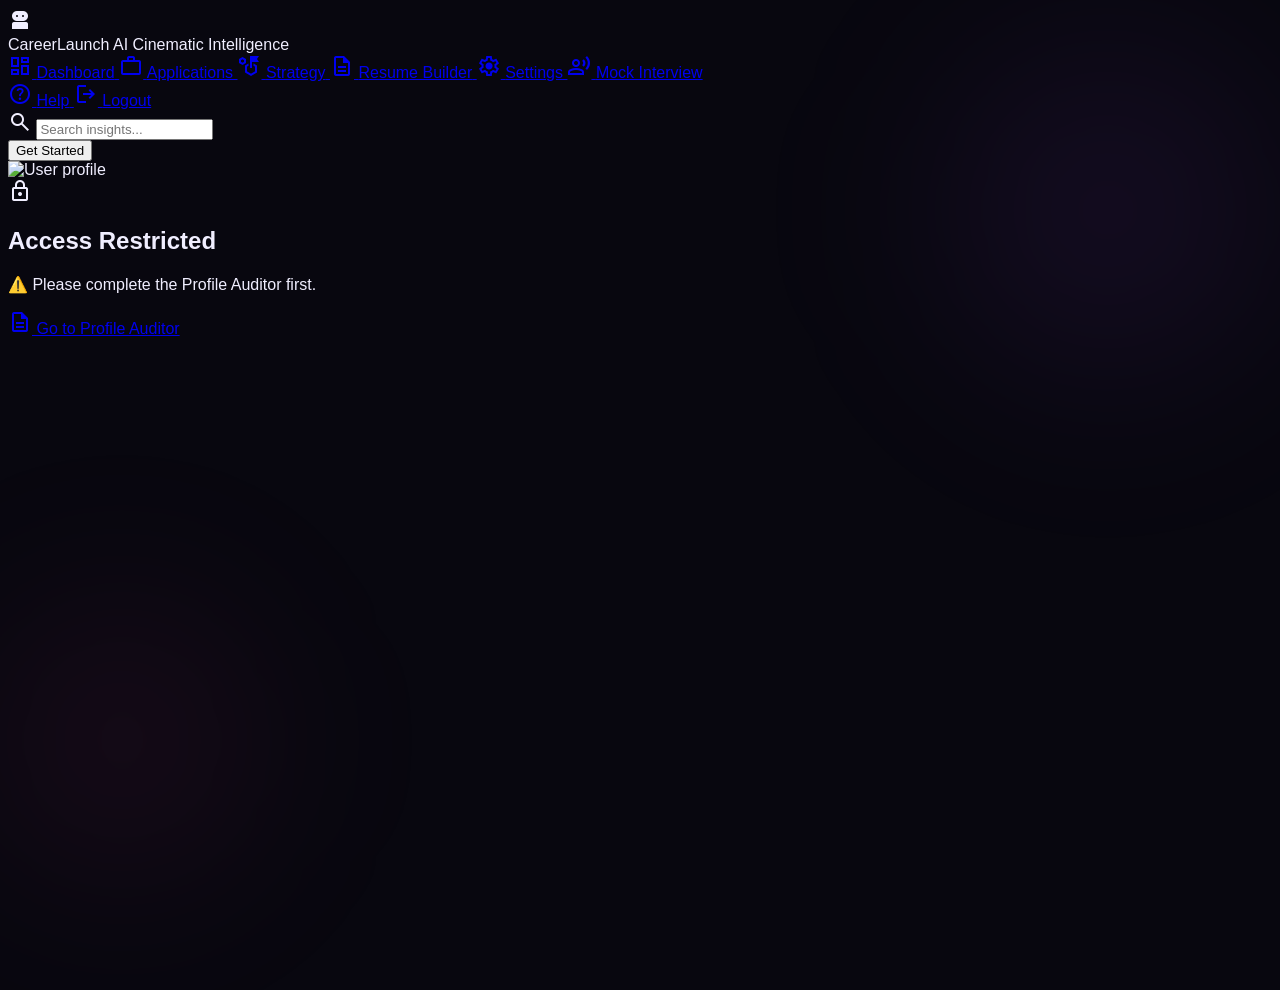
==== commit 3d65576f: "feat: integrate LinkedIn Profile Auditor, Groq insights, and fix Mock Interview FSM" ====
--- a/stitch_frontend/app/index.html
+++ b/stitch_frontend/app/index.html
@@ -1,362 +1,15 @@
 <!DOCTYPE html>
 
-<html class="dark" lang="en"><head>
+<html lang="en">
+<head>
 <meta charset="utf-8"/>
 <meta content="width=device-width, initial-scale=1.0" name="viewport"/>
-<title>CareerLaunch AI - Team Planner</title>
-<script src="https://cdn.tailwindcss.com?plugins=forms,container-queries"></script>
-<link href="https://fonts.googleapis.com/css2?family=Material+Symbols+Outlined:wght,FILL@100..700,0..1&amp;display=swap" rel="stylesheet"/>
-<link href="https://fonts.googleapis.com/css2?family=Geist:wght@400;500;600;700;800&amp;display=swap" rel="stylesheet"/>
-<style>
-        .material-symbols-outlined {
-            font-family: 'Material Symbols Outlined';
-            font-weight: normal;
-            font-style: normal;
-            font-size: 24px;
-            line-height: 1;
-            letter-spacing: normal;
-            text-transform: none;
-            display: inline-block;
-            white-space: nowrap;
-            word-wrap: normal;
-            direction: ltr;
-            -webkit-font-smoothing: antialiased;
-        }
-
-        /* Subtle grid background for timeline area */
-        .timeline-grid {
-            background-size: 40px 40px;
-            background-image: 
-                linear-gradient(to right, rgba(255, 255, 255, 0.03) 1px, transparent 1px),
-                linear-gradient(to bottom, rgba(255, 255, 255, 0.03) 1px, transparent 1px);
-        }
-
-        /* Panel inner top highlight */
-        .panel-highlight {
-            box-shadow: inset 0 1px 0 0 rgba(255, 255, 255, 0.05);
-        }
-    </style>
-<script id="tailwind-config">
-        tailwind.config = {
-            darkMode: "class",
-            theme: {
-                extend: {
-                    "colors": {
-                        "on-surface": "#e5e2e1",
-                        "surface-bright": "#3a3939",
-                        "error": "#ffb4ab",
-                        "on-secondary": "#2f3033",
-                        "secondary-fixed": "#e3e2e6",
-                        "on-tertiary": "#2f3131",
-                        "secondary-container": "#46464a",
-                        "on-primary": "#2f3131",
-                        "inverse-on-surface": "#313030",
-                        "primary-fixed": "#e2e2e2",
-                        "error-container": "#93000a",
-                        "secondary": "#c7c6ca",
-                        "on-primary-fixed-variant": "#454747",
-                        "on-background": "#e5e2e1",
-                        "tertiary-container": "#e2e2e2",
-                        "surface-dim": "#141313",
-                        "primary-fixed-dim": "#c6c6c7",
-                        "on-secondary-fixed-variant": "#46464a",
-                        "tertiary-fixed": "#e2e2e2",
-                        "surface-tint": "#c6c6c7",
-                        "surface-container-highest": "#353434",
-                        "on-surface-variant": "#c4c7c8",
-                        "on-error-container": "#ffdad6",
-                        "on-tertiary-fixed": "#1a1c1c",
-                        "on-primary-fixed": "#1a1c1c",
-                        "surface": "#141313",
-                        "surface-variant": "#353434",
-                        "inverse-primary": "#5d5f5f",
-                        "surface-container": "#201f1f",
-                        "outline": "#8e9192",
-                        "on-secondary-container": "#b5b4b8",
-                        "surface-container-low": "#1c1b1b",
-                        "tertiary": "#ffffff",
-                        "outline-variant": "#444748",
-                        "surface-container-high": "#2a2a2a",
-                        "inverse-surface": "#e5e2e1",
-                        "tertiary-fixed-dim": "#c6c6c7",
-                        "primary-container": "#e2e2e2",
-                        "secondary-fixed-dim": "#c7c6ca",
-                        "surface-container-lowest": "#0e0e0e",
-                        "primary": "#ffffff",
-                        "on-tertiary-fixed-variant": "#454747",
-                        "on-tertiary-container": "#636565",
-                        "on-primary-container": "#636565",
-                        "on-error": "#690005",
-                        "background": "#141313",
-                        "on-secondary-fixed": "#1a1b1e"
-                    },
-                    "borderRadius": {
-                        "DEFAULT": "0.25rem",
-                        "lg": "0.5rem",
-                        "xl": "0.75rem",
-                        "full": "9999px"
-                    },
-                    "spacing": {
-                        "stack-md": "16px",
-                        "gutter": "24px",
-                        "stack-lg": "32px",
-                        "margin-page": "40px",
-                        "panel-padding": "32px",
-                        "stack-sm": "8px",
-                        "container-max": "1280px"
-                    },
-                    "fontFamily": {
-                        "headline-sm": ["Geist"],
-                        "headline-md": ["Geist"],
-                        "label-caps": ["Geist"],
-                        "body-md": ["Geist"],
-                        "headline-md-mobile": ["Geist"],
-                        "body-lg": ["Geist"],
-                        "display-lg": ["Geist"]
-                    },
-                    "fontSize": {
-                        "headline-sm": ["24px", { "lineHeight": "1.3", "letterSpacing": "-0.01em", "fontWeight": "600" }],
-                        "headline-md": ["32px", { "lineHeight": "1.2", "letterSpacing": "-0.02em", "fontWeight": "600" }],
-                        "label-caps": ["12px", { "lineHeight": "1", "letterSpacing": "0.18em", "fontWeight": "500" }],
-                        "body-md": ["16px", { "lineHeight": "1.5", "fontWeight": "400" }],
-                        "headline-md-mobile": ["28px", { "lineHeight": "1.2", "fontWeight": "600" }],
-                        "body-lg": ["18px", { "lineHeight": "1.6", "fontWeight": "400" }],
-                        "display-lg": ["48px", { "lineHeight": "1.1", "letterSpacing": "-0.04em", "fontWeight": "600" }]
-                    }
-                }
-            }
-        }
-    </script>
+<title>CareerLaunch AI — Dashboard</title>
+<meta content="0; url=insights.html" http-equiv="refresh"/>
+<script>window.location.replace('insights.html');</script>
 </head>
-<body class="bg-background text-on-surface font-body-md antialiased overflow-hidden selection:bg-primary/20 selection:text-primary">
-<div class="relative z-10 flex h-screen w-full max-w-[1600px] mx-auto">
-<!-- SideNavBar Shared Component -->
-<nav class="hidden md:flex flex-col h-full p-stack-md bg-surface-container-lowest border-r border-white/5 w-64 flex-shrink-0 z-20">
-<!-- Brand -->
-<div class="px-4 py-6 mb-stack-lg">
-<h1 class="font-headline-sm text-headline-sm font-black text-primary tracking-tight">Executive Suite</h1>
-<p class="font-label-caps text-label-caps text-on-surface-variant mt-2 uppercase tracking-widest">Premium Tier</p>
-</div>
-<!-- Navigation Links -->
-<div class="flex flex-col gap-2 flex-grow">
-<a class="flex items-center gap-3 text-on-surface-variant hover:text-primary px-4 py-3 hover:bg-white/5 transition-all rounded-lg group" href="team-planner.html">
-<span class="material-symbols-outlined text-on-surface-variant group-hover:text-primary transition-colors" data-icon="dashboard">dashboard</span>
-<span class="font-body-md text-body-md">Dashboard</span>
-</a>
-<a class="flex items-center gap-3 text-on-surface-variant hover:text-primary px-4 py-3 hover:bg-white/5 transition-all rounded-lg group" href="team-planner.html">
-<span class="material-symbols-outlined text-on-surface-variant group-hover:text-primary transition-colors" data-icon="work_outline">work_outline</span>
-<span class="font-body-md text-body-md">Applications</span>
-</a>
-<!-- Active Item: Strategy (Best semantic fit for Planner) -->
-<a class="flex items-center gap-3 bg-white/10 text-primary rounded-lg px-4 py-3 transition-all shadow-[inset_0_1px_0_0_rgba(255,255,255,0.05)]" href="insights.html">
-<span class="material-symbols-outlined text-primary" data-icon="Insights">insights</span>
-<span class="font-body-md text-body-md font-medium">Strategy</span>
-</a>
-<a class="flex items-center gap-3 text-on-surface-variant hover:text-primary px-4 py-3 hover:bg-white/5 transition-all rounded-lg group" href="profile-auditor.html">
-<span class="material-symbols-outlined text-on-surface-variant group-hover:text-primary transition-colors" data-icon="description">description</span>
-<span class="font-body-md text-body-md">Resume Builder</span>
-</a>
-<a class="flex items-center gap-3 text-on-surface-variant hover:text-primary px-4 py-3 hover:bg-white/5 transition-all rounded-lg group" href="#">
-<span class="material-symbols-outlined text-on-surface-variant group-hover:text-primary transition-colors" data-icon="settings">settings</span>
-<span class="font-body-md text-body-md">Settings</span>
-</a>
-<a class="flex items-center gap-3 text-on-surface-variant hover:text-primary px-4 py-3 hover:bg-white/5 transition-all rounded-lg group" href="mock-interview.html"><span class="material-symbols-outlined text-on-surface-variant group-hover:text-primary transition-colors">record_voice_over</span><span class="font-body-md text-body-md">Mock Interview</span></a></div>
-<!-- Footer Actions -->
-<div class="mt-auto pt-6 border-t border-white/5 flex flex-col gap-2">
-<button class="w-full py-3 mb-4 bg-primary text-on-primary rounded-lg font-body-md font-medium hover:bg-primary-fixed transition-colors">
-                    Upgrade to Pro
-                </button>
-<a class="flex items-center gap-3 text-on-surface-variant hover:text-primary px-4 py-2 hover:bg-white/5 transition-all rounded-lg group" href="#">
-<span class="material-symbols-outlined text-[20px]" data-icon="help_outline">help_outline</span>
-<span class="font-body-md text-body-md text-sm">Support</span>
-</a>
-<a class="flex items-center gap-3 text-on-surface-variant hover:text-error px-4 py-2 hover:bg-error/10 transition-all rounded-lg group" href="#">
-<span class="material-symbols-outlined text-[20px]" data-icon="logout">logout</span>
-<span class="font-body-md text-body-md text-sm">Log Out</span>
-</a>
-</div>
-</nav>
-<!-- Main Canvas -->
-<main class="flex-1 h-full overflow-y-auto overflow-x-hidden relative scroll-smooth bg-surface-container-low">
-<div class="p-4 md:p-margin-page max-w-7xl mx-auto w-full min-h-full flex flex-col">
-<!-- Page Header -->
-<header class="mb-stack-lg flex flex-col md:flex-row md:items-end justify-between gap-4">
-<div>
-<h2 class="font-display-lg text-display-lg text-primary tracking-tight">Team Planner</h2>
-<p class="font-body-lg text-body-lg text-on-surface-variant mt-2 max-w-2xl">Keep track of the bigger picture by viewing individual tasks and strategic meetings in one centralized calendar.</p>
-</div>
-</header>
-<!-- Bento Grid Layout -->
-<div class="grid grid-cols-1 lg:grid-cols-12 gap-gutter flex-grow">
-<!-- Left Column: Timeline / Calendar View (Span 7) -->
-<section class="lg:col-span-7 flex flex-col relative rounded-2xl border border-white/5 bg-surface/40 backdrop-blur-md overflow-hidden panel-highlight">
-<!-- Header / Controls for Timeline -->
-<div class="p-6 border-b border-white/5 flex justify-between items-center bg-surface-container-highest/30">
-<div class="flex items-center gap-4">
-<span class="font-headline-sm text-headline-sm text-primary">April 2024</span>
-<div class="flex bg-surface-container-highest rounded-lg p-1 border border-white/5">
-<button class="px-3 py-1 text-sm font-medium text-primary bg-white/10 rounded shadow-sm">Week</button>
-<button class="px-3 py-1 text-sm font-medium text-on-surface-variant hover:text-primary transition-colors">Month</button>
-</div>
-</div>
-<div class="flex gap-2">
-<button class="p-2 rounded-full hover:bg-white/5 text-on-surface-variant transition-colors"><span class="material-symbols-outlined">chevron_left</span></button>
-<button class="p-2 rounded-full hover:bg-white/5 text-on-surface-variant transition-colors"><span class="material-symbols-outlined">chevron_right</span></button>
-</div>
-</div>
-<!-- Timeline Canvas Area -->
-<div class="flex-grow relative timeline-grid min-h-[500px]">
-<!-- Background Time Markers (Vertical lines logic) -->
-<div class="absolute left-0 top-0 bottom-0 w-16 border-r border-white/5 flex flex-col text-on-surface-variant font-label-caps text-[10px] text-right pr-2 pt-6 gap-12 opacity-50">
-<span>9 AM</span>
-<span>10 AM</span>
-<span>11 AM</span>
-<span>12 PM</span>
-<span>1 PM</span>
-<span>2 PM</span>
-</div>
-<!-- Horizontal 'current time' line -->
-<div class="absolute left-16 right-0 top-[35%] h-[1px] bg-error/30 z-0">
-<div class="absolute -left-1 -top-1 w-2 h-2 rounded-full bg-error shadow-[0_0_8px_rgba(255,180,171,0.6)]"></div>
-</div>
-<!-- Floating Glassmorphic Meeting Card (Hero Element) -->
-<div class="absolute left-24 top-16 w-80 bg-surface-container-high border border-white/10 rounded-xl p-5 shadow-lg transform transition-transform hover:-translate-y-1 cursor-pointer z-10 group panel-highlight">
-<div class="flex justify-between items-start mb-3">
-<div>
-<h3 class="font-headline-sm text-lg text-primary leading-tight mb-1">Design meeting</h3>
-<p class="font-body-md text-sm text-on-surface-variant">03:00 - 04:00 pm</p>
-<p class="font-body-md text-xs text-on-surface-variant opacity-70">Weekly on Monday</p>
-</div>
-<button class="text-on-surface-variant opacity-0 group-hover:opacity-100 transition-opacity hover:text-primary"><span class="material-symbols-outlined text-[20px]">more_horiz</span></button>
-</div>
-<p class="font-body-md text-sm text-on-surface mb-5 leading-relaxed">Weekly review and refinement of core project prototypes prior to staging.</p>
-<div class="flex items-center justify-between mb-5">
-<button class="bg-primary/10 text-primary hover:bg-primary/20 border border-primary/20 px-4 py-1.5 rounded-full font-medium text-sm flex items-center gap-2 transition-colors">
-<span class="material-symbols-outlined text-[16px]">videocam</span>
-                                        Join Meeting
-                                    </button>
-<button class="p-2 rounded-full hover:bg-white/5 text-on-surface-variant transition-colors" title="Copy Link"><span class="material-symbols-outlined text-[18px]">content_copy</span></button>
-</div>
-<div class="space-y-3 border-t border-white/5 pt-4">
-<div class="flex items-center gap-3 text-on-surface-variant text-sm">
-<span class="material-symbols-outlined text-[18px]">notifications</span>
-<span>10 minutes before</span>
-</div>
-<div class="flex items-center gap-3 text-on-surface-variant text-sm">
-<span class="material-symbols-outlined text-[18px]">group</span>
-<div class="flex items-center flex-grow">
-<span>8 guests</span>
-<div class="flex -space-x-2 ml-auto">
-<img alt="Avatar" class="w-6 h-6 rounded-full border-2 border-surface-container-high data-alt='A professional headshot of a person in a minimalist modern office setting, soft cinematic lighting, neutral background, high contrast, sharp focus.'" src="https://lh3.googleusercontent.com/aida-public/[base64]"/>
-<img alt="Avatar" class="w-6 h-6 rounded-full border-2 border-surface-container-high data-alt='A professional headshot of a person in a minimalist modern office setting, soft cinematic lighting, neutral background, high contrast, sharp focus.'" src="https://lh3.googleusercontent.com/aida-public/[base64]"/>
-<img alt="Avatar" class="w-6 h-6 rounded-full border-2 border-surface-container-high data-alt='A professional headshot of a person in a minimalist modern office setting, soft cinematic lighting, neutral background, high contrast, sharp focus.'" src="https://lh3.googleusercontent.com/aida-public/[base64]"/>
-<div class="w-6 h-6 rounded-full bg-surface-container-highest border-2 border-surface-container-high flex items-center justify-center text-[8px] font-bold text-on-surface-variant">+5</div>
-</div>
-</div>
-</div>
-</div>
-<div class="mt-5 flex items-center justify-between border-t border-white/5 pt-4">
-<span class="font-body-md text-sm text-on-surface-variant">Going?</span>
-<div class="flex gap-2">
-<button class="px-3 py-1 rounded-full border border-white/10 text-xs font-medium hover:bg-white/5 transition-colors bg-white/5 text-primary">Yes</button>
-<button class="px-3 py-1 rounded-full border border-white/10 text-xs font-medium text-on-surface-variant hover:bg-white/5 transition-colors">No</button>
-<button class="px-3 py-1 rounded-full border border-white/10 text-xs font-medium text-on-surface-variant hover:bg-white/5 transition-colors">Maybe</button>
-</div>
-</div>
-</div>
-<!-- Ghost Event Block (Contextual depth) -->
-<div class="absolute left-1/2 top-[40%] w-64 bg-surface-container/40 border border-white/5 rounded-lg p-4 opacity-60 z-0">
-<h4 class="font-headline-sm text-sm text-on-surface mb-1">Discuss detailed plans</h4>
-<p class="text-xs text-on-surface-variant">11:30 - 01:00 pm</p>
-</div>
-</div>
-</section>
-<!-- Right Column: Task Planner (Span 5) -->
-<section class="lg:col-span-5 flex flex-col h-full">
-<!-- "Today" Panel Container -->
-<div class="flex-grow bg-surface rounded-2xl border border-white/5 p-6 relative overflow-hidden flex flex-col shadow-lg panel-highlight">
-<header class="flex justify-between items-center mb-6 relative z-10">
-<h3 class="font-headline-md text-2xl text-primary flex items-center gap-3">
-                                    Today
-                                    <span class="px-2 py-0.5 rounded-full bg-surface-container-highest text-xs font-medium text-on-surface-variant border border-white/5">3</span>
-</h3>
-</header>
-<!-- Task List -->
-<div class="space-y-4 relative z-10 overflow-y-auto pr-2 custom-scrollbar">
-<!-- Task Card 1 (High Priority) -->
-<article class="bg-surface-container-low rounded-xl p-5 border border-white/5 hover:border-white/10 transition-colors group cursor-pointer relative shadow-[inset_0_1px_0_0_rgba(255,255,255,0.02)]">
-<div class="flex justify-between items-start mb-3">
-<span class="px-2.5 py-1 rounded bg-error/10 text-error font-label-caps text-[10px] uppercase tracking-wider font-semibold border border-error/20">High</span>
-<button class="text-on-surface-variant opacity-0 group-hover:opacity-100 transition-opacity"><span class="material-symbols-outlined text-[18px]">more_horiz</span></button>
-</div>
-<h4 class="font-body-lg text-lg text-primary leading-snug mb-4">Refactor legacy code to improve maintainability</h4>
-<div class="flex justify-between items-end mt-auto">
-<div class="flex items-center gap-4 text-on-surface-variant text-sm">
-<span class="flex items-center gap-1"><span class="material-symbols-outlined text-[16px]">schedule</span> Apr 18</span>
-</div>
-<img alt="Assignee" class="w-7 h-7 rounded-full border border-white/10 data-alt='A professional headshot of a person in a minimalist modern office setting, soft cinematic lighting, neutral background, high contrast, sharp focus.'" src="https://lh3.googleusercontent.com/aida-public/[base64]"/>
-</div>
-</article>
-<!-- Task Card 2 (Medium Priority) -->
-<article class="bg-surface-container-low rounded-xl p-5 border border-white/5 hover:border-white/10 transition-colors group cursor-pointer relative shadow-[inset_0_1px_0_0_rgba(255,255,255,0.02)]">
-<div class="flex justify-between items-start mb-3">
-<span class="px-2.5 py-1 rounded bg-amber-500/10 text-amber-400 font-label-caps text-[10px] uppercase tracking-wider font-semibold border border-amber-500/20">Medium</span>
-<button class="text-on-surface-variant opacity-0 group-hover:opacity-100 transition-opacity"><span class="material-symbols-outlined text-[18px]">more_horiz</span></button>
-</div>
-<h4 class="font-body-lg text-lg text-primary leading-snug mb-4">Perform SEO audit and enhance web visibility</h4>
-<div class="flex justify-between items-end mt-auto">
-<div class="flex items-center gap-4 text-on-surface-variant text-sm">
-<span class="flex items-center gap-1"><span class="material-symbols-outlined text-[16px]">schedule</span> Apr 24</span>
-<span class="flex items-center gap-1"><span class="material-symbols-outlined text-[16px]">chat_bubble_outline</span> 4</span>
-<span class="flex items-center gap-1"><span class="material-symbols-outlined text-[16px]">attachment</span> 3</span>
-</div>
-<img alt="Assignee" class="w-7 h-7 rounded-full border border-white/10 data-alt='A professional headshot of a person in a minimalist modern office setting, soft cinematic lighting, neutral background, high contrast, sharp focus.'" src="https://lh3.googleusercontent.com/aida-public/[base64]"/>
-</div>
-</article>
-<!-- Task Card 3 (Completed / Dimmed state) -->
-<article class="bg-surface-container-lowest rounded-xl p-5 border border-white/5 opacity-60 group relative shadow-[inset_0_1px_0_0_rgba(255,255,255,0.01)]">
-<div class="absolute inset-0 bg-black/20 rounded-xl pointer-events-none"></div>
-<div class="flex justify-between items-start mb-3 relative z-10">
-<span class="px-2.5 py-1 rounded bg-white/5 text-on-surface-variant font-label-caps text-[10px] uppercase tracking-wider font-semibold border border-white/10">Low</span>
-<span class="material-symbols-outlined text-primary text-[20px]">check_circle</span>
-</div>
-<h4 class="font-body-lg text-lg text-on-surface-variant line-through leading-snug mb-4 relative z-10">Update landing page hero section with latest client quotes</h4>
-<div class="flex justify-between items-end mt-auto relative z-10">
-<div class="flex items-center gap-4 text-on-surface-variant text-sm">
-<span class="flex items-center gap-1"><span class="material-symbols-outlined text-[16px]">schedule</span> Done</span>
-</div>
-</div>
-</article>
-</div>
-<!-- "Create New Task" Quick Input at bottom -->
-<div class="mt-6 pt-4 border-t border-white/5 relative z-10">
-<div class="bg-background/50 rounded-lg border border-white/5 p-1 flex items-center focus-within:border-primary/50 focus-within:bg-surface-container transition-all">
-<span class="material-symbols-outlined text-on-surface-variant ml-2">add</span>
-<input class="w-full bg-transparent border-none text-body-md text-primary placeholder:text-on-surface-variant/50 focus:ring-0" placeholder="Quick add task..." type="text"/>
-</div>
-</div>
-</div>
-</section>
-</div>
-</div>
-</main>
-</div>
-<style>
-        /* Custom scrollbar for task list to keep it clean */
-        .custom-scrollbar::-webkit-scrollbar {
-            width: 4px;
-        }
-        .custom-scrollbar::-webkit-scrollbar-track {
-            background: transparent;
-        }
-        .custom-scrollbar::-webkit-scrollbar-thumb {
-            background: rgba(255, 255, 255, 0.1);
-            border-radius: 4px;
-        }
-        .custom-scrollbar::-webkit-scrollbar-thumb:hover {
-            background: rgba(255, 255, 255, 0.2);
-        }
-    </style>
+<body>
+<p>Redirecting to dashboard… <a href="team-planner.html">Continue to Dashboard</a></p>
 <script>
     document.addEventListener('keydown', function(e) {
         if ((e.ctrlKey || e.metaKey) && e.key === 'k') {
@@ -364,4 +17,5 @@
             window.location.href = 'command-palette.html';
         }
     });
-    </script></body></html>+    </script></body>
+</html>
